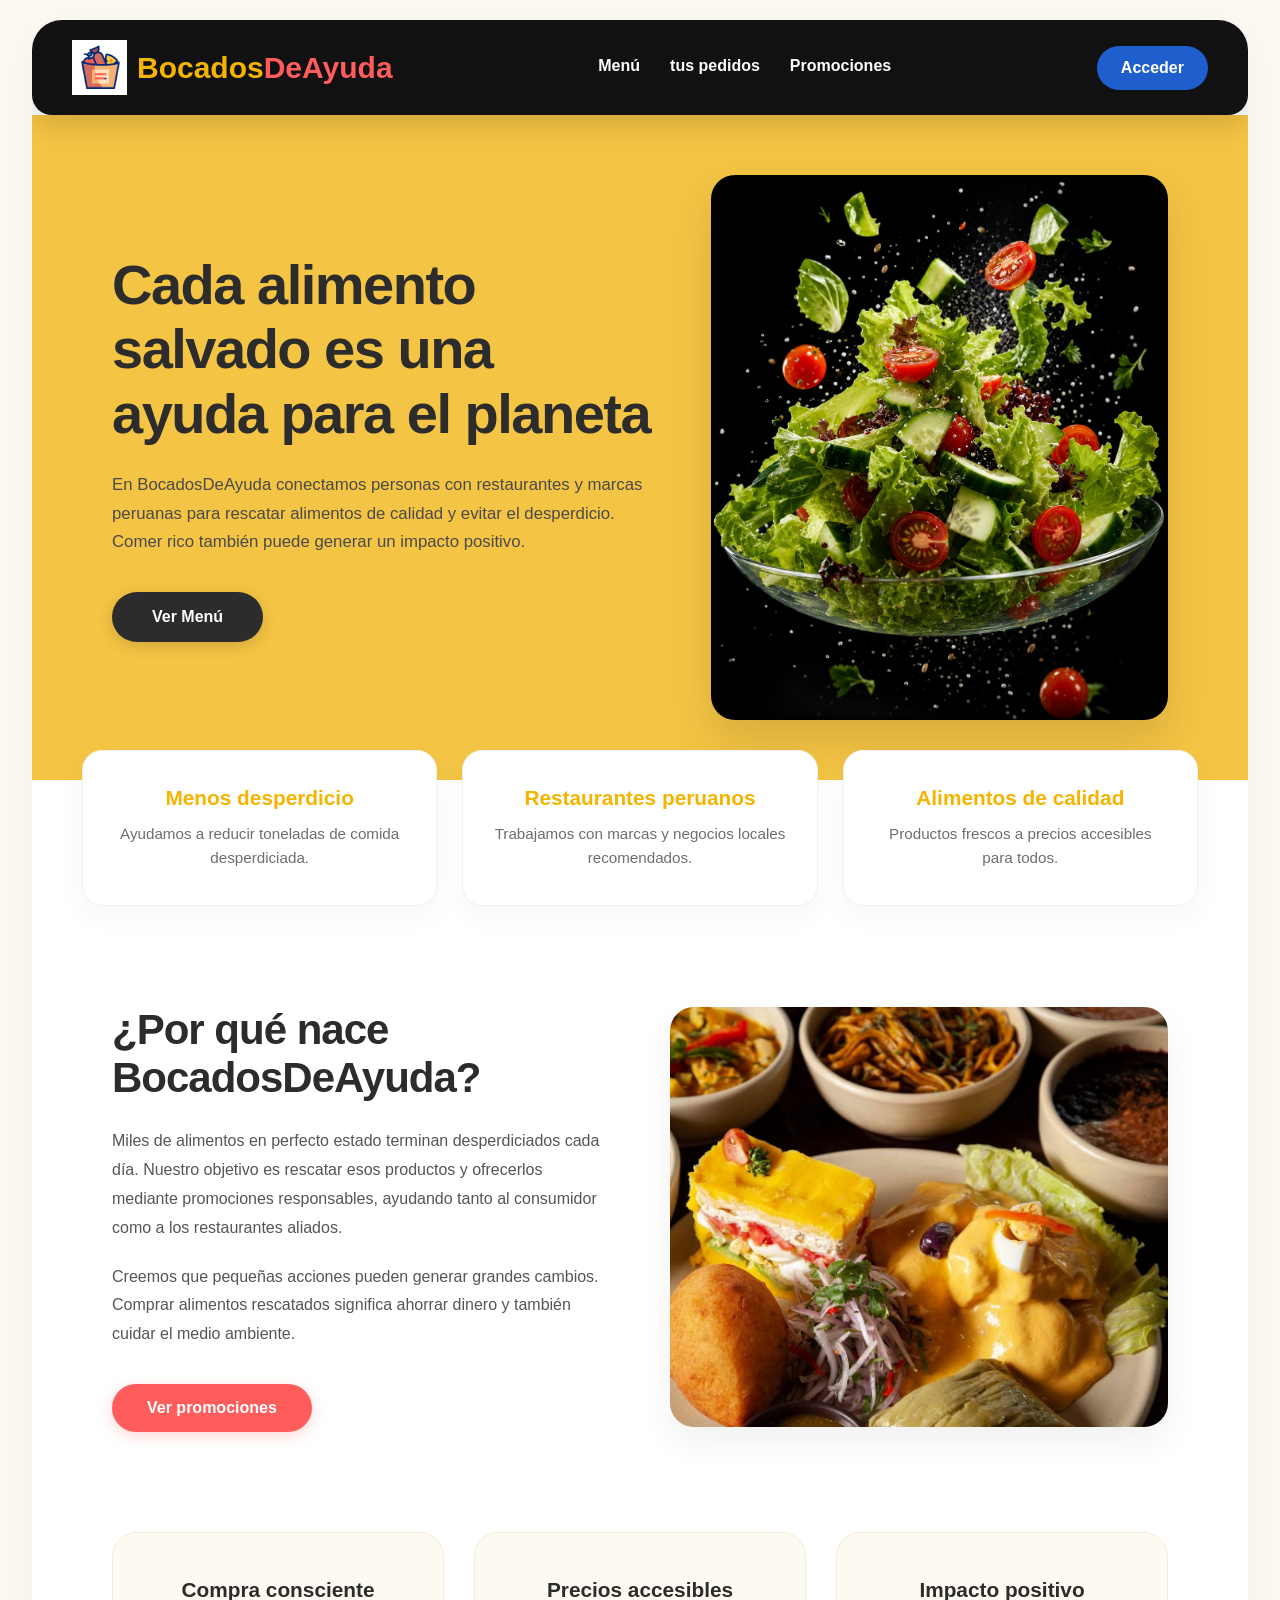
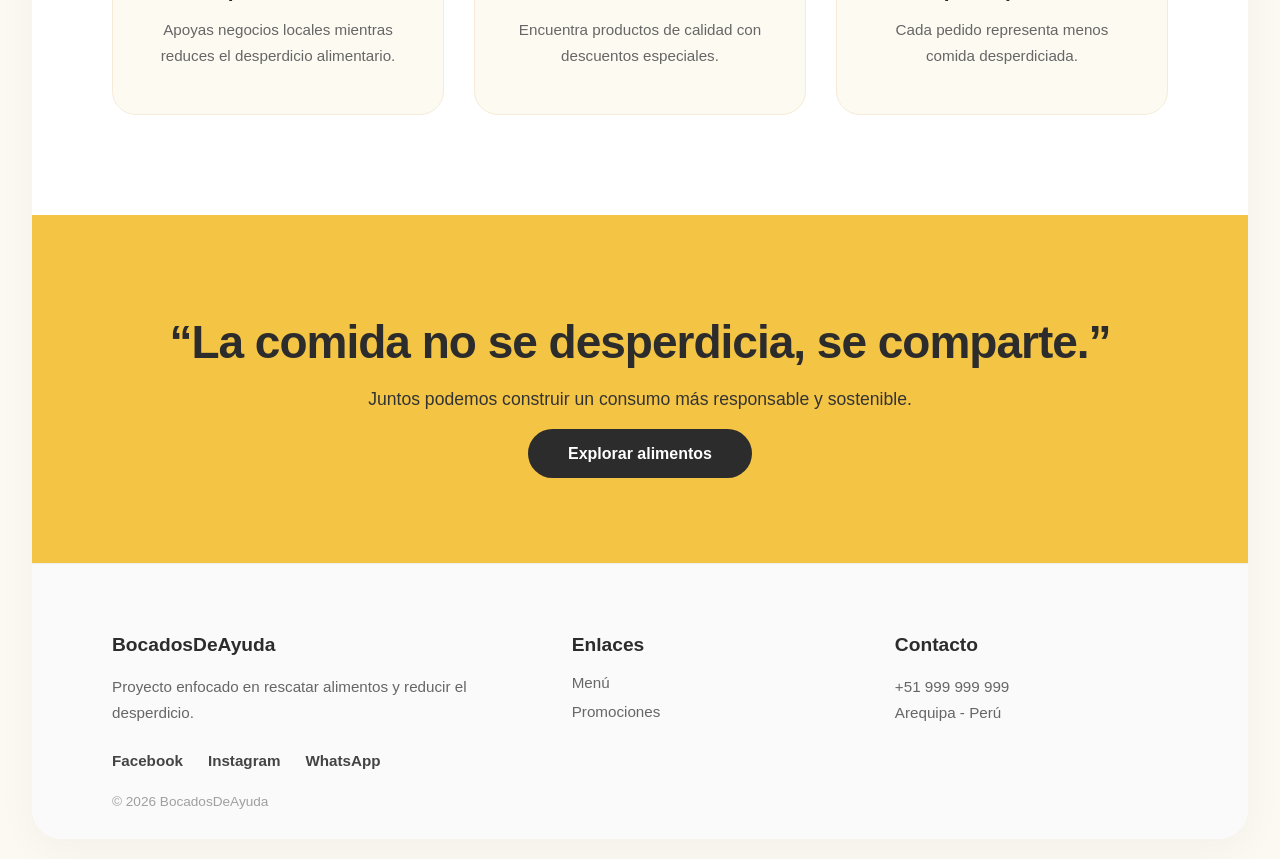
==== index.html @ 8922fa34 "versioon casi completa" ====
﻿

<!DOCTYPE html>
<html lang="es">

<head>
    <meta charset="UTF-8">
    <meta name="viewport" content="width=device-width, initial-scale=1.0">
    <title>BocadosDeAyuda</title>
    <link rel="shortcut icon" href="img/tienda-de-comestibles.gif" type="image/x-icon">
    <link rel="stylesheet" href="css/indexEstilo.css">
    <link rel="stylesheet" href="css/grid/grid-index.css">
    <link rel="stylesheet" href="assets/css/PantallaCarga.css">
    <link href="https://fonts.googleapis.com/css2?family=Poppins:wght@400;500;600;700&display=swap" rel="stylesheet">
    <link rel="stylesheet" href="assets/css/menu.css">
    <link rel="stylesheet" href="assets/css/auth.css">
</head>

<body>
    <!-- PANTALLA DE CARGA AVISAR SI MODIFICAN DIV -->
    <div class="pantalla_carga">
        <div class="contenido_carga">
            <p>Bienvenido a</p>
            <img src="img/tienda-de-comestibles.gif" alt="Logo">
            <h1>BocadosDeAyuda</h1>
        </div>
    </div>

    <div class="contenedor_principal">
        <!-- HEADER -->
        <header>
            <div class="contenedorMenuLogo">
                <a href="index.html" class="logo_link">
                    <div class="contenedor_logo">
                        <img src="img/tienda-de-comestibles.gif" alt="logo" width="55">
                        <h1>Bocados<span>DeAyuda</span></h1>
                    </div>
                </a>
            </div>
            <nav class="menu_navegacion">
                <a href="menu.html">Menú</a>
                <a href="pedidos.html">tus pedidos</a>
                <a href="promociones.html">Promociones</a>
            </nav>
        </header>

        <!-- HERO -->

        <section class="hero">
            <div class="hero_texto">
                <h2>
                    Cada alimento salvado es una ayuda para el planeta
                </h2>
                <p>
                    En BocadosDeAyuda conectamos personas con restaurantes y marcas
                    peruanas para rescatar alimentos de calidad y evitar el desperdicio.
                    Comer rico también puede generar un impacto positivo.
                </p>
                <div class="hero_botones">
                    <a href="menu.html" class="btn_principal">
                        Ver Menú
                    </a>

                </div>
            </div>

            <div class="hero_imagen">
                <img src="img/ensalada2.png" alt="Comida saludable">
            </div>
        </section>

        <!-- MENSAJES -->

        <section class="mensajes">

            <div class="mensaje">
                <h3>Menos desperdicio</h3>
                <p>
                    Ayudamos a reducir toneladas de comida desperdiciada.
                </p>
            </div>

            <div class="mensaje">
                <h3>Restaurantes peruanos</h3>
                <p>
                    Trabajamos con marcas y negocios locales recomendados.
                </p>
            </div>

            <div class="mensaje">
                <h3>Alimentos de calidad</h3>
                <p>
                    Productos frescos a precios accesibles para todos.
                </p>
            </div>

        </section>

        <!-- SOBRE NOSOTROS -->

        <section class="sobre_nosotros">

            <div class="sobre_texto">
                <h2>
                    ¿Por qué nace BocadosDeAyuda?
                </h2>
                <p>
                    Miles de alimentos en perfecto estado terminan desperdiciados cada día.
                    Nuestro objetivo es rescatar esos productos y ofrecerlos mediante
                    promociones responsables, ayudando tanto al consumidor como a los
                    restaurantes aliados.
                </p>
                <p>
                    Creemos que pequeñas acciones pueden generar grandes cambios.
                    Comprar alimentos rescatados significa ahorrar dinero y también
                    cuidar el medio ambiente.
                </p>
                <a href="promociones.html">
                    Ver promociones
                </a>
            </div>

            <div class="sobre_imagen">
                <img src="img/promos.jpg" alt="Comida">
            </div>

        </section>

        <!-- BENEFICIOS -->

        <section class="beneficios">

            <div class="card_beneficio">
                <h3>Compra consciente</h3>
                <p>
                    Apoyas negocios locales mientras reduces el desperdicio alimentario.
                </p>
            </div>

            <div class="card_beneficio">
                <h3>Precios accesibles</h3>
                <p>
                    Encuentra productos de calidad con descuentos especiales.
                </p>
            </div>

            <div class="card_beneficio">
                <h3>Impacto positivo</h3>
                <p>
                    Cada pedido representa menos comida desperdiciada.
                </p>
            </div>

        </section>

        <!-- FRASE -->

        <section class="frase">
            <h2>“La comida no se desperdicia, se comparte.”</h2>
            <p>Juntos podemos construir un consumo más responsable y sostenible.</p>
            <a href="menu.html">Explorar alimentos</a>
        </section>

        <!-- FOOTER -->

        <footer>

            <div class="footer_info">
                <div>
                    <h3>BocadosDeAyuda</h3>
                    <p>Proyecto enfocado en rescatar alimentos y reducir el desperdicio.
                    </p>
                </div>

                <div>
                    <h3>Enlaces</h3>
                    <a href="menu.html">Menú</a>
                    <a href="promociones.html">Promociones</a>
                </div>

                <div>
                    <h3>Contacto</h3>
                    <p>+51 999 999 999</p>
                    <p>Arequipa - Perú</p>
                </div>

            </div>

            <div class="redes">
                <a href="https://facebook.com" target="_blank">Facebook</a>
                <a href="https://instagram.com" target="_blank">Instagram</a>
                <a href="https://whatsapp.com" target="_blank">WhatsApp</a>

            </div>
            <p class="copy">
                © 2026 BocadosDeAyuda
            </p>

        </footer>

    </div>

    

    <script type="module" src="assets/js/site.js"></script>
</body>

</html>
---- css/indexEstilo.css ----
﻿/* ===== RESET ===== */
* {
    margin: 0;
    padding: 0;
    box-sizing: border-box;
    font-family: Arial, Helvetica, sans-serif;
}

body {
    background: #fcf8f2;
    /* Fondo crema muy sutil inspirado en la imagen */
    color: #2c2c2c;
    overflow-x: hidden;
}

/* ===== ANIMACIONES OPTIMIZADAS ===== */

/* Entrada suave con desenfoque progresivo */
@keyframes aparecerWeb {
    from {
        opacity: 0;
        transform: translateY(20px);
        filter: blur(10px);
    }

    to {
        opacity: 1;
        transform: translateY(0);
        filter: blur(0px);
    }
}

/* Desplazamiento lateral para el Hero */
@keyframes slideInLeft {
    from {
        opacity: 0;
        transform: translateX(-40px);
    }

    to {
        opacity: 1;
        transform: translateX(0);
    }
}

@keyframes slideInRight {
    from {
        opacity: 0;
        transform: translateX(40px);
    }

    to {
        opacity: 1;
        transform: translateX(0);
    }
}

/* Efecto flotante sutil para la imagen principal */
@keyframes flotarImagen {
    0% {
        transform: translateY(0px);
    }

    50% {
        transform: translateY(-12px);
    }

    100% {
        transform: translateY(0px);
    }
}


/* ===== CONTENEDOR PRINCIPAL ===== */
.contenedor_principal {
    width: 95%;
    max-width: 1450px;
    margin: 20px auto;
    background: #fff;
    border-radius: 30px;
    overflow: hidden;
    box-shadow: 0px 10px 40px rgba(0, 0, 0, 0.04);
    animation: aparecerWeb 1.2s cubic-bezier(0.25, 1, 0.5, 1) forwards;
}

.contenedorMenuLogo {
    display: flex;
    align-items: center;
    gap: 20px;
}
/* =========================================================== */
/* ===== HERO ===== */
.hero {
    background: #f4c444;
    /* Amarillo vibrante principal de la imagen de referencia */
    padding: 60px 80px;
    color: #2c2c2c;
}

.hero_texto {
    animation: slideInLeft 1s cubic-bezier(0.25, 1, 0.5, 1);
}

.hero_texto h2 {
    font-size: 56px;
    line-height: 1.15;
    margin-bottom: 25px;
    font-weight: 800;
    letter-spacing: -1.5px;
}

.hero_texto p {
    font-size: 1.05rem;
    color: #4a4a4a;
    line-height: 1.7;
    margin-bottom: 35px;
}

.btn_principal {
    display: inline-block;
    text-decoration: none;
    background: #2c2c2c;
    color: white;
    padding: 16px 40px;
    border-radius: 30px;
    font-weight: bold;
    transition: all 0.3s cubic-bezier(0.25, 0.8, 0.25, 1);
    box-shadow: 0 4px 15px rgba(0, 0, 0, 0.15);
}

.btn_principal:hover {
    transform: translateY(-3px);
    background: #000000;
    box-shadow: 0 8px 25px rgba(0, 0, 0, 0.3);
}

.hero_imagen {
    animation: slideInRight 1s cubic-bezier(0.25, 1, 0.5, 1);
}

.hero_imagen img {
    width: 100%;
    max-width: 480px;
    border-radius: 24px;
    box-shadow: 0 20px 45px rgba(0, 0, 0, 0.12);
    animation: flotarImagen 4.5s ease-in-out infinite;
}


/* ===== MENSAJES (MÓDULOS DE VALOR) ===== */
.mensajes {
    margin-top: -30px;
    padding: 0 50px;
    z-index: 5;
    position: relative;
}

.mensaje {
    background: #ffffff;
    padding: 35px 30px;
    border-radius: 20px;
    text-align: center;
    box-shadow: 0px 10px 30px rgba(0, 0, 0, 0.04);
    transition: all 0.3s cubic-bezier(0.25, 0.8, 0.25, 1);
    border: 1px solid #f0f0f0;
}

.mensaje:hover {
    transform: translateY(-6px);
    box-shadow: 0px 18px 35px rgba(0, 0, 0, 0.08);
}

.mensaje h3 {
    margin-bottom: 12px;
    color: #f5b400;
    font-size: 1.3rem;
    font-weight: 700;
}

.mensaje p {
    color: #6e6e6e;
    line-height: 1.6;
    font-size: 0.95rem;
}


/* ===== SOBRE NOSOTROS ===== */
.sobre_nosotros {
    padding: 100px 80px;
    background: #ffffff;
}

.sobre_texto h2 {
    font-size: 42px;
    font-weight: 800;
    margin-bottom: 25px;
    letter-spacing: -1px;
}

.sobre_texto p {
    color: #555;
    line-height: 1.8;
    margin-bottom: 20px;
    font-size: 1rem;
}

.sobre_texto a {
    display: inline-block;
    margin-top: 15px;
    text-decoration: none;
    background: #ff5c5c;
    /* Color coral din?mico alternativo */
    color: white;
    padding: 15px 35px;
    border-radius: 30px;
    font-weight: bold;
    transition: all 0.3s ease;
    box-shadow: 0 4px 15px rgba(255, 92, 92, 0.25);
}

.sobre_texto a:hover {
    transform: translateY(-3px);
    background: #e04b4b;
    box-shadow: 0 8px 25px rgba(255, 92, 92, 0.4);
}

.sobre_imagen img {
    width: 100%;
    max-height: 420px;
    object-fit: cover;
    border-radius: 24px;
    box-shadow: 0 15px 35px rgba(0, 0, 0, 0.06);
    transition: transform 0.5s ease;
}

.sobre_nosotros:hover .sobre_imagen img {
    transform: scale(1.02);
}


/* ===== BENEFICIOS ===== */
.beneficios {
    padding: 0 80px 100px;
}

.card_beneficio {
    background: #fdfaf2;
    padding: 45px 35px;
    border-radius: 24px;
    text-align: center;
    transition: all 0.3s ease;
    border: 1px solid #f5ebd6;
}

.card_beneficio:hover {
    transform: translateY(-5px);
    background: #ffffff;
    box-shadow: 0px 15px 35px rgba(245, 180, 0, 0.08);
    border-color: #f5b400;
}

.card_beneficio h3 {
    margin-bottom: 15px;
    color: #2c2c2c;
    font-size: 1.3rem;
}

.card_beneficio p {
    color: #666;
    line-height: 1.7;
    font-size: 0.95rem;
}


/* ===== FRASE METAS ===== */
.frase {
    background: #f4c444;
    text-align: center;
    padding: 100px 40px;
}

.frase h2 {
    font-size: 46px;
    font-weight: 800;
    margin-bottom: 20px;
    letter-spacing: -1px;
}

.frase p {
    color: #333;
    margin-bottom: 35px;
    font-size: 1.1rem;
}

.frase a {
    text-decoration: none;
    background: #2c2c2c;
    color: white;
    padding: 16px 40px;
    border-radius: 30px;
    font-weight: bold;
    transition: all 0.3s ease;
}

.frase a:hover {
    background: #000;
    transform: translateY(-2px);
}


/* ===== FOOTER ===== */
footer {
    background: #fafafa;
    padding: 70px 80px 30px;
    border-top: 1px solid #eeeeee;
}

.footer_info h3 {
    font-size: 1.2rem;
    margin-bottom: 18px;
    font-weight: 700;
}

.footer_info p {
    color: #666;
    line-height: 1.7;
    font-size: 0.95rem;
}

.footer_info a {
    display: block;
    margin-bottom: 12px;
    text-decoration: none;
    color: #666;
    font-size: 0.95rem;
    transition: color 0.2s ease, transform 0.2s ease;
}

.footer_info a:hover {
    color: #ff5c5c;
    transform: translateX(4px);
}

.redes {
    display: flex;
    gap: 25px;
    margin-top: 20px;
    margin-bottom: 25px;
}

.redes a {
    text-decoration: none;
    color: #444;
    font-weight: bold;
    font-size: 0.95rem;
    transition: color 0.2s ease, transform 0.2s ease;
}

.redes a:hover {
    color: #2b78f6;
    transform: translateY(-2px);
}

.copy {
    color: #a0a0a0;
    font-size: 0.85rem;
}
---- css/grid/grid-index.css ----
/* ===== GRID INDEX LAYOUT ===== */

/* --- Grid del Hero --- */
.hero {
    display: grid;
    grid-template-columns: 1.2fr 1fr;
    gap: 50px;
    align-items: center;
}

.hero_imagen {
    display: grid;
    justify-items: center;
}

/* --- Grid de Mensajes Cortos (Fila de 3) --- */
.mensajes {
    display: grid;
    grid-template-columns: repeat(3, 1fr);
    gap: 25px;
}

/* --- Grid de Sobre Nosotros --- */
.sobre_nosotros {
    display: grid;
    grid-template-columns: 1fr 1fr;
    gap: 60px;
    align-items: center;
}

/* --- Grid de Beneficios (Fila de 3) --- */
.beneficios {
    display: grid;
    grid-template-columns: repeat(3, 1fr);
    gap: 30px;
}

/* --- Grid del Footer --- */
.footer_info {
    display: grid;
    grid-template-columns: 1.5fr 1fr 1fr;
    gap: 50px;
}


/* ===== RESPONSIVE MEDIA QUERIES (GRID ADAPTATIVO) ===== */

@media (max-width: 1024px) {
    .hero {
        grid-template-columns: 1fr;
        text-align: center;
        padding: 50px 40px;
    }
    
    .hero_texto h2 {
        font-size: 42px;
    }

    .mensajes {
        grid-template-columns: 1fr;
        margin-top: 20px;
        padding: 0 40px;
    }

    .sobre_nosotros {
        grid-template-columns: 1fr;
        gap: 40px;
        padding: 60px 40px;
    }
    
    .sobre_imagen {
        grid-row: 1; /* Sube la imagen arriba del texto en móviles/tablets */
    }

    .beneficios {
        grid-template-columns: 1fr;
        padding: 0 40px 60px;
    }

    .footer_info {
        grid-template-columns: 1fr;
        gap: 30px;
    }
    
    footer {
        padding: 50px 40px 30px;
    }
}
---- assets/css/PantallaCarga.css ----
/* ===== PANTALLA DE CARGA ===== */

.pantalla_carga{
    position: fixed;
    top: 0;
    left: 0;

    width: 100%;
    height: 100vh;

    background: white;

    display: flex;
    justify-content: center;
    align-items: center;

    z-index: 9999;

    animation: desaparecer 1s forwards;
}

.contenido_carga{
    text-align: center;
}

.contenido_carga p{
    font-size: 28px;
    color: #555;
    margin-bottom: 20px;
}

.contenido_carga img{
    width: 120px;
    margin-bottom: 20px;

    animation: flotar 1.5s infinite ease-in-out;
}

.contenido_carga h1{
    font-size: 45px;
    color: #f5b400;
}


@keyframes desaparecer{

    0%{
        opacity: 1;
        visibility: visible;
    }

    80%{
        opacity: 1;
    }

    100%{
        opacity: 0;
        visibility: hidden;
    }
}

@keyframes flotar{

    0%{
        transform: translateY(0px);
    }

    50%{
        transform: translateY(-10px);
    }

    100%{
        transform: translateY(0px);
    }
}
---- assets/css/menu.css ----
header,
.header_principal {
    background: #111;
    padding: 20px 40px;
    border-radius: 20px;
    display: flex;
    justify-content: space-between;
    align-items: center;
    box-shadow: 0 10px 30px rgba(0, 0, 0, 0.15);
    position: relative;
}

.logo_link {
    text-decoration: none;
    color: inherit;
    transition: transform 0.3s ease;
}

.logo_link:hover {
    transform: scale(1.03);
}

.contenedor_logo {
    display: flex;
    align-items: center;
    gap: 10px;
}

.contenedor_logo h1 {
    color: #f5b400;
    font-size: 30px;
    font-weight: 800;
}

.contenedor_logo span {
    color: #ff5c5c;
}

.menu_principal,
.menu_navegacion {
    display: flex;
    gap: 30px;
}

.menu_principal a,
.menu_navegacion a {
    text-decoration: none;
    color: white;
    font-weight: bold;
    position: relative;
    padding-bottom: 4px;
    transition: color 0.3s ease, transform 0.3s ease;
}

.menu_principal a::after,
.menu_navegacion a::after {
    content: '';
    position: absolute;
    width: 100%;
    transform: scaleX(0);
    height: 2px;
    bottom: 0;
    left: 0;
    background-color: #f5b400;
    transform-origin: bottom right;
    transition: transform 0.25s ease-out;
}

.menu_principal a:hover,
.menu_principal a.active,
.menu_navegacion a:hover,
.menu_navegacion a.active {
    color: #f5b400;
    border-bottom: 0;
    transform: translateY(-1px);
}

.menu_principal a:hover::after,
.menu_principal a.active::after,
.menu_navegacion a:hover::after,
.menu_navegacion a.active::after {
    transform: scaleX(1);
    transform-origin: bottom left;
}

.menu-toggle {
    display: none !important;
    width: 44px;
    height: 44px;
    border: 0;
    border-radius: 14px;
    background: #f5b400;
    cursor: pointer;
    align-items: center;
    justify-content: center;
    flex-direction: column;
    gap: 5px;
    box-shadow: 0 8px 18px rgba(245, 180, 0, .25);
}

.menu-toggle span {
    display: block;
    width: 22px;
    height: 3px;
    border-radius: 99px;
    background: #222;
}

.mobile-menu {
    display: none !important;
}

@media (max-width: 760px) {
    header,
    .header_principal {
        padding: 16px 18px !important;
        gap: 12px;
        min-height: 76px;
        flex-direction: row !important;
        flex-wrap: nowrap;
        justify-content: space-between;
    }

    .menu_principal,
    .menu_navegacion {
        display: none !important;
    }

    .menu-toggle {
        display: flex !important;
        order: 10;
        margin-left: auto;
    }

    .mobile-menu {
        display: flex !important;
        position: absolute;
        top: calc(100% + 8px);
        right: 0;
        width: min(280px, calc(100vw - 32px));
        flex-direction: column;
        gap: 6px;
        background: #fff;
        border-radius: 18px;
        padding: 14px;
        box-shadow: 0 18px 42px rgba(0, 0, 0, .18);
        z-index: 1000;
        opacity: 0;
        pointer-events: none;
        transform: translateY(-8px);
        transition: .2s ease;
    }

    .menu-movil-abierto .mobile-menu {
        opacity: 1;
        pointer-events: auto;
        transform: translateY(0);
    }

    .mobile-menu a {
        color: #222;
        text-decoration: none;
        font-weight: 800;
        padding: 13px 14px;
        border-radius: 12px;
    }

    .mobile-menu a:hover {
        background: #fff2c8;
    }

    .contenedor_logo h1 {
        font-size: clamp(18px, 5vw, 24px) !important;
    }
}
---- assets/css/auth.css ----
@keyframes authGlow {
    0%, 100% {
        box-shadow: 0 8px 18px rgba(31, 95, 205, 0.22);
    }
    50% {
        box-shadow: 0 12px 26px rgba(245, 180, 0, 0.32);
    }
}

@keyframes authEnter {
    from {
        opacity: 0;
        transform: translateY(-8px) scale(0.96);
    }
    to {
        opacity: 1;
        transform: translateY(0) scale(1);
    }
}

.site-auth {
    display: flex;
    align-items: center;
    position: relative;
    z-index: 20;
}

.site-auth .btn_login {
    display: inline-flex;
    align-items: center;
    justify-content: center;
    text-decoration: none;
    background: #1f5fcd;
    color: #fff;
    min-height: 44px;
    padding: 11px 24px;
    border-radius: 24px;
    font-weight: 700;
    overflow: hidden;
    position: relative;
    animation: authEnter 0.45s ease both, authGlow 2.8s ease-in-out infinite;
    transition: transform 0.25s ease, background 0.25s ease;
}

.site-auth .btn_login::after {
    content: "";
    position: absolute;
    inset: 0;
    background: linear-gradient(120deg, transparent 20%, rgba(255, 255, 255, 0.38), transparent 80%);
    transform: translateX(-120%);
    transition: transform 0.45s ease;
}

.site-auth .btn_login:hover {
    background: #174faf;
    transform: translateY(-2px) scale(1.03);
}

.site-auth .btn_login:hover::after {
    transform: translateX(120%);
}

.site-auth .btn_login:active {
    transform: scale(0.96);
}

.site-auth .usuario_logueado {
    border: 0;
    background: #1f5fcd;
    cursor: pointer;
    color: #fff;
    padding: 10px 18px;
    border-radius: 24px;
    display: flex;
    font-weight: 700;
    animation: authEnter 0.45s ease both, authGlow 3s ease-in-out infinite;
    transition: transform 0.25s ease, background 0.25s ease;
}

.site-auth .usuario_logueado:hover,
.site-auth .usuario_logueado[aria-expanded="true"] {
    background: #174faf;
    transform: translateY(-2px);
}

.site-auth .usuario_logueado:active {
    transform: scale(0.96);
}

.site-auth .usuario_logueado span {
    display: flex;
    align-items: center;
    gap: 10px;
}

.site-auth .usuario_logueado p {
    max-width: 120px;
    overflow: hidden;
    text-overflow: ellipsis;
    white-space: nowrap;
}

.site-auth #avatarIcon {
    width: 30px;
    height: 30px;
}

.site-auth #avatarAbajo {
    width: 16px;
    height: 16px;
    transition: transform 0.25s ease;
}

.site-auth .usuario_logueado[aria-expanded="true"] #avatarAbajo {
    transform: rotate(180deg);
}

.site-auth .menuDesplegable {
    position: absolute;
    top: calc(100% + 12px);
    right: 0;
    width: 190px;
    border-radius: 18px;
    background: #fff;
    padding: 12px;
    z-index: 2000;
    box-shadow: 0 14px 35px rgba(0, 0, 0, .16);
    animation: authEnter 0.22s ease both;
}

.site-auth .menuDesplegable[hidden] {
    display: none;
}

.site-auth .MenuPerfil {
    display: flex;
    align-items: center;
    gap: 12px;
    padding: 10px 12px;
    border-radius: 12px;
}

.site-auth .MenuPerfil:hover {
    background: #fff7df;
}

.site-auth .MenuPerfil a {
    color: #222;
    text-decoration: none;
    font-weight: 700;
}

@media (max-width: 760px) {
    .site-auth {
        order: 9;
    }

    .site-auth .btn_login {
        display: none;
    }

    .site-auth .usuario_logueado {
        padding: 8px;
        border-radius: 50%;
    }

    .site-auth .usuario_logueado p,
    .site-auth #avatarAbajo {
        display: none;
    }
}
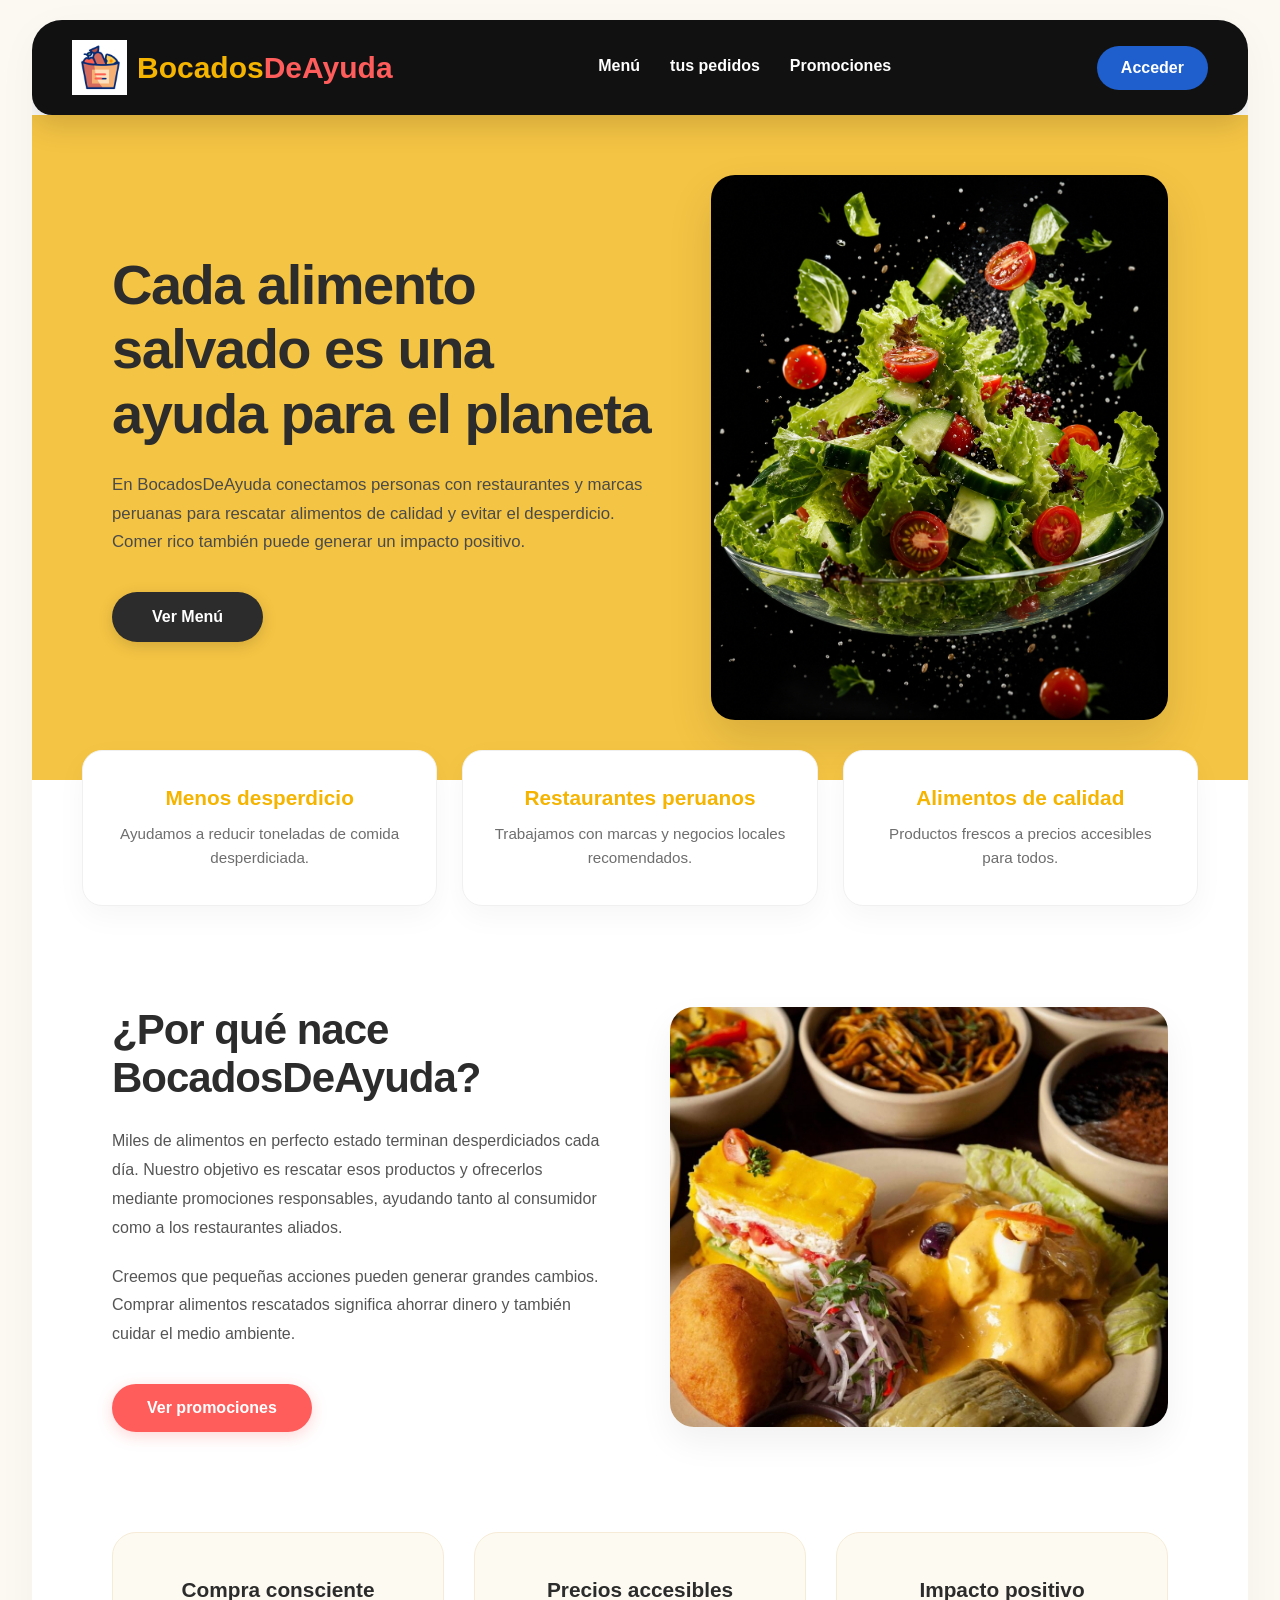
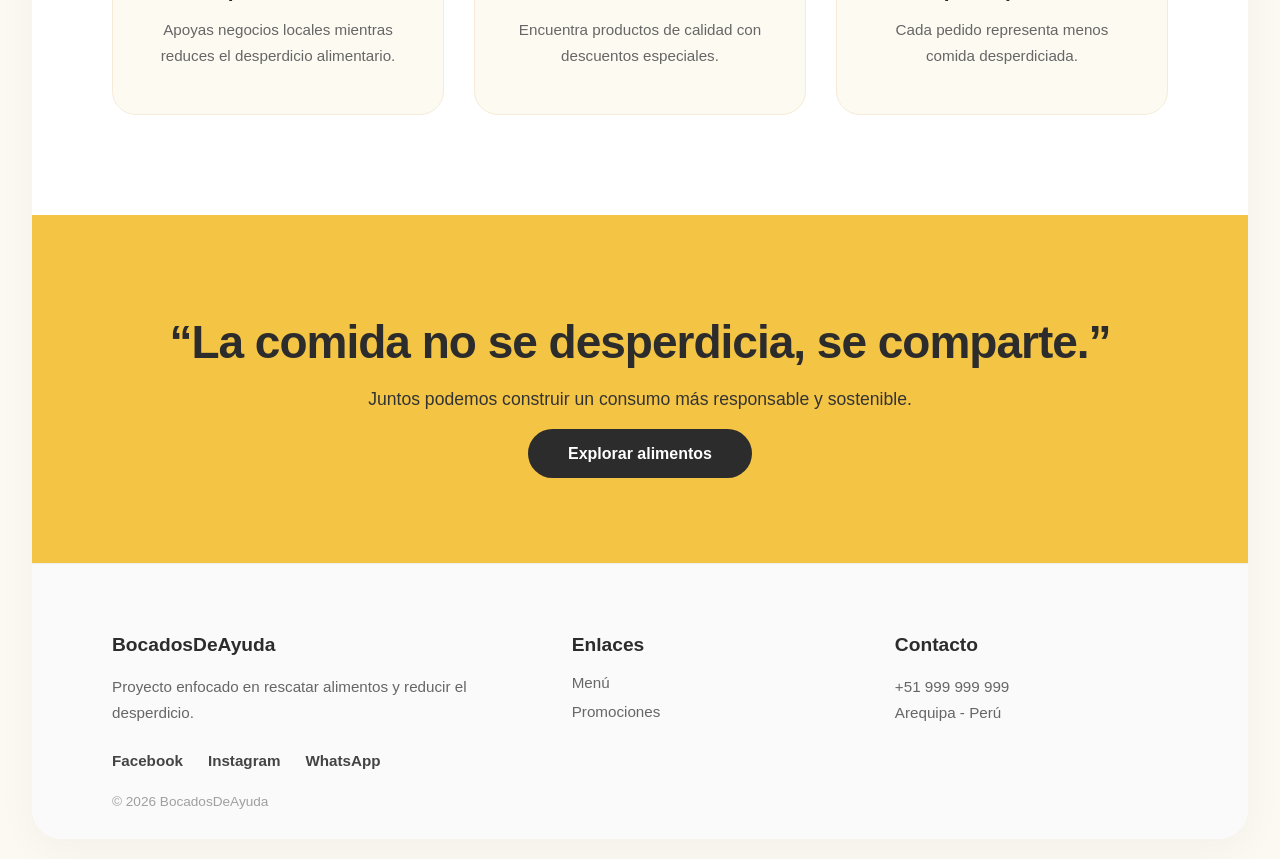
==== commit ed5a54e7: "casi completo" ====
--- a/index.html
+++ b/index.html
@@ -6,6 +6,9 @@
 <head>
     <meta charset="UTF-8">
     <meta name="viewport" content="width=device-width, initial-scale=1.0">
+    <meta http-equiv="Cache-Control" content="no-store">
+    <meta http-equiv="Pragma" content="no-cache">
+    <meta http-equiv="Expires" content="0">
     <title>BocadosDeAyuda</title>
     <link rel="shortcut icon" href="img/tienda-de-comestibles.gif" type="image/x-icon">
     <link rel="stylesheet" href="css/indexEstilo.css">
@@ -202,7 +205,7 @@
 
     
 
-    <script type="module" src="assets/js/site.js"></script>
+    <script type="module" src="assets/js/site.js?v=4"></script>
 </body>
 
 </html>
--- a/css/indexEstilo.css
+++ b/css/indexEstilo.css
@@ -1,4 +1,4 @@
-﻿/* ===== RESET ===== */
+﻿
 * {
     margin: 0;
     padding: 0;
@@ -209,7 +209,6 @@
     margin-top: 15px;
     text-decoration: none;
     background: #ff5c5c;
-    /* Color coral din?mico alternativo */
     color: white;
     padding: 15px 35px;
     border-radius: 30px;
--- a/assets/css/menu.css
+++ b/assets/css/menu.css
@@ -1,3 +1,25 @@
+@keyframes entradaMenuCompartido {
+    from {
+        opacity: 0;
+        transform: translateY(-14px);
+    }
+    to {
+        opacity: 1;
+        transform: translateY(0);
+    }
+}
+
+@keyframes entradaEnlacesMenu {
+    from {
+        opacity: 0;
+        transform: translateY(-8px);
+    }
+    to {
+        opacity: 1;
+        transform: translateY(0);
+    }
+}
+
 header,
 .header_principal {
     background: #111;
@@ -8,6 +30,7 @@
     align-items: center;
     box-shadow: 0 10px 30px rgba(0, 0, 0, 0.15);
     position: relative;
+    animation: entradaMenuCompartido 0.55s ease both;
 }
 
 .logo_link {
@@ -49,6 +72,7 @@
     font-weight: bold;
     position: relative;
     padding-bottom: 4px;
+    animation: entradaEnlacesMenu 0.45s ease both;
     transition: color 0.3s ease, transform 0.3s ease;
 }
 
@@ -144,7 +168,7 @@
         border-radius: 18px;
         padding: 14px;
         box-shadow: 0 18px 42px rgba(0, 0, 0, .18);
-        z-index: 1000;
+        z-index: 4000;
         opacity: 0;
         pointer-events: none;
         transform: translateY(-8px);
@@ -173,3 +197,17 @@
         font-size: clamp(18px, 5vw, 24px) !important;
     }
 }
+
+
+
+/* Mantiene el menu movil por encima del contenido */
+header,
+.header_principal {
+    z-index: 3000;
+}
+
+@media (max-width: 760px) {
+    .mobile-menu {
+        z-index: 4000;
+    }
+}
--- a/assets/css/auth.css
+++ b/assets/css/auth.css
@@ -150,6 +150,28 @@
     font-weight: 700;
 }
 
+.btn_guardar_admin {
+    border: none;
+    background: #7ccf39;
+    color: #fff;
+    padding: 12px 18px;
+    border-radius: 16px;
+    cursor: pointer;
+    font-weight: 800;
+}
+
+.aviso_admin_guardado {
+    position: fixed;
+    top: 22px;
+    right: 22px;
+    z-index: 100001;
+    background: #222;
+    color: #fff;
+    padding: 14px 18px;
+    border-radius: 14px;
+    box-shadow: 0 10px 24px rgba(0, 0, 0, .18);
+}
+
 @media (max-width: 760px) {
     .site-auth {
         order: 9;
@@ -165,7 +187,8 @@
     }
 
     .site-auth .usuario_logueado p,
-    .site-auth #avatarAbajo {
+    .site-auth #avatarAbajo,
+    .btn_guardar_admin {
         display: none;
     }
 }
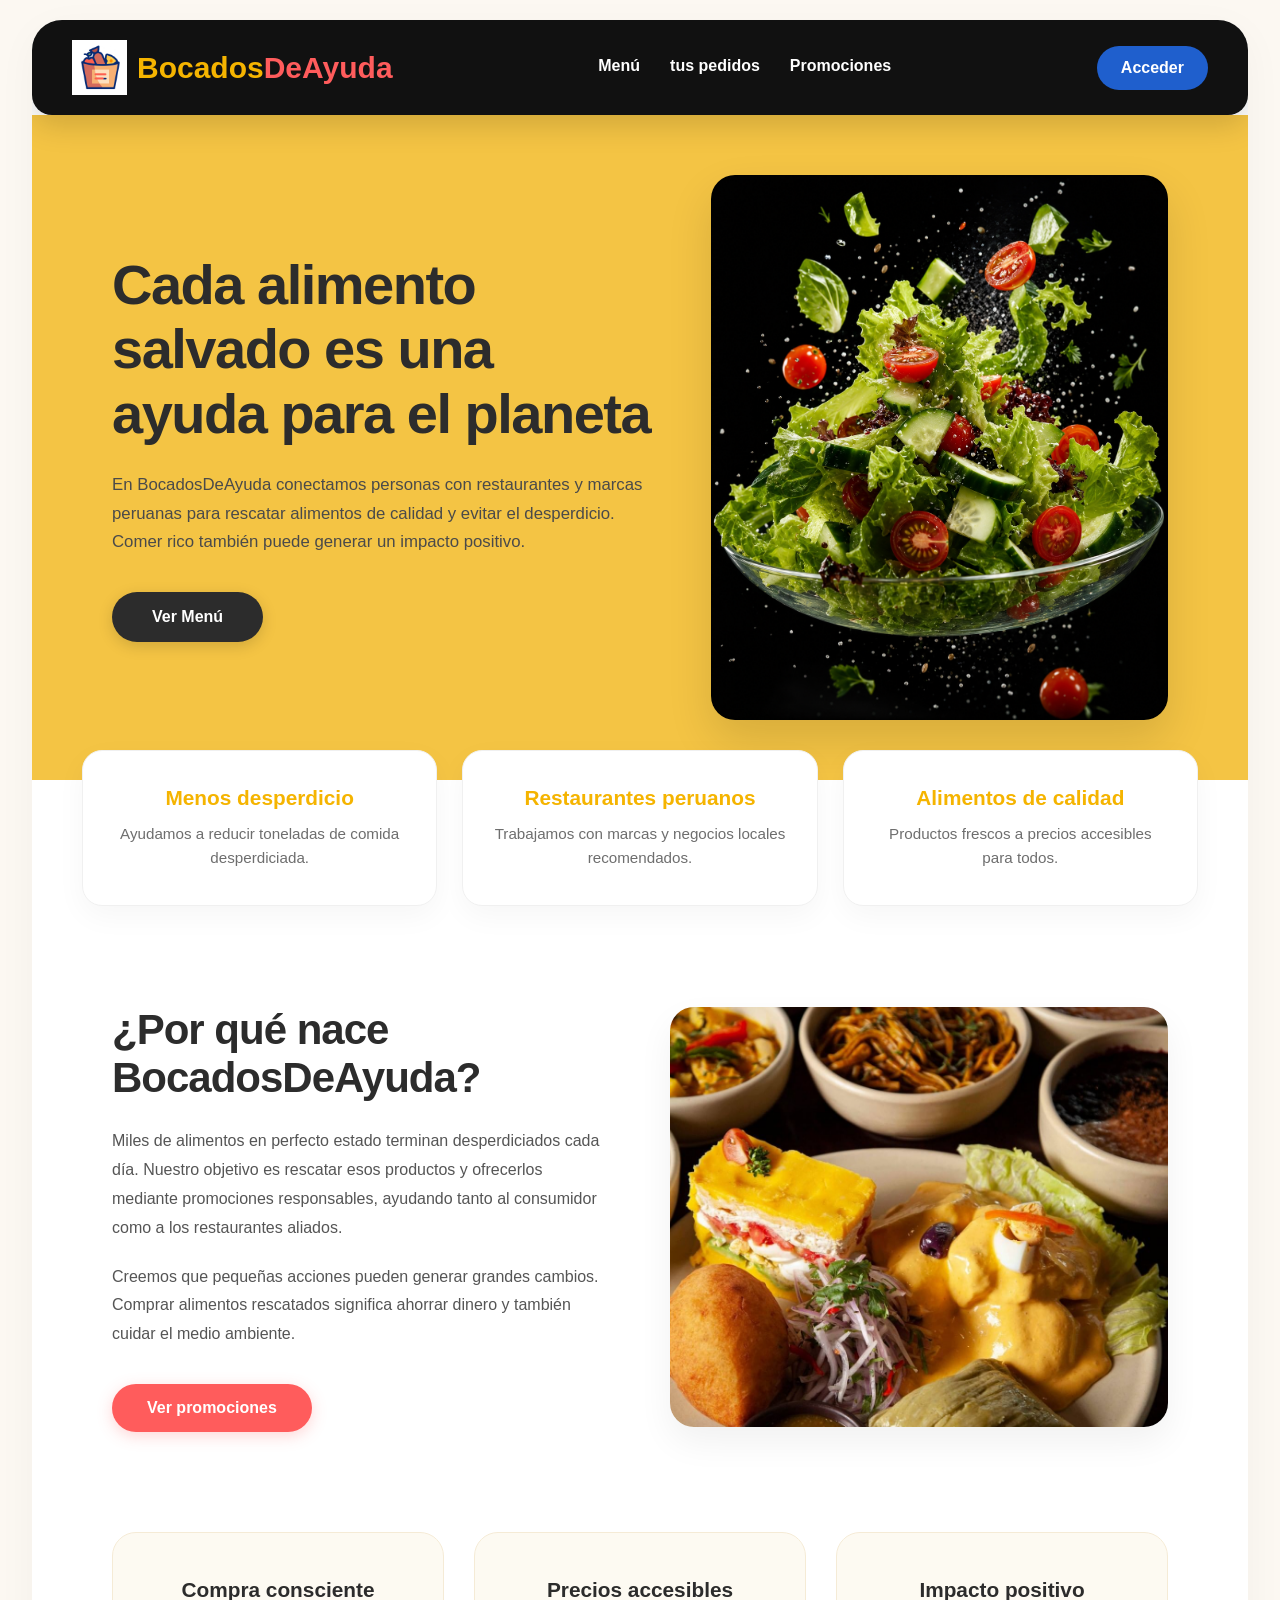
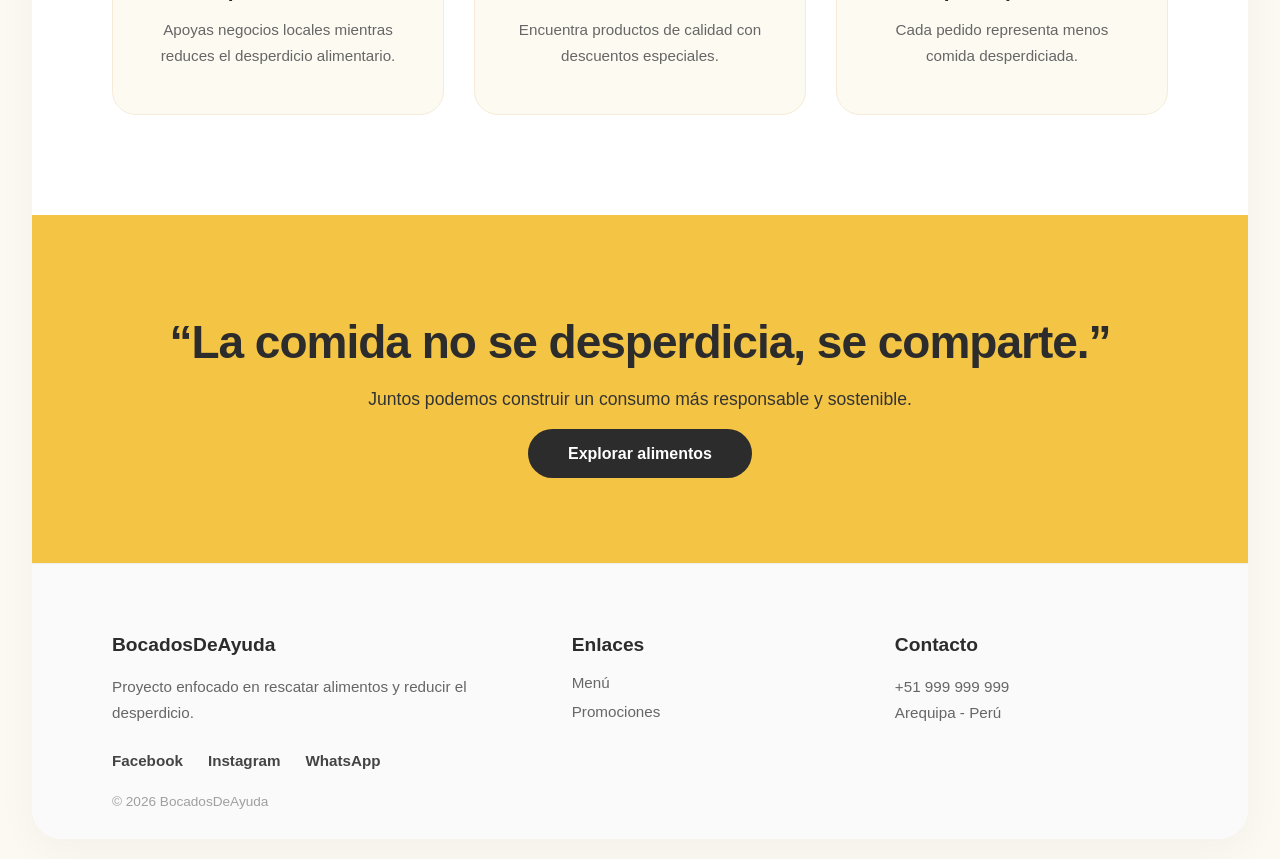
==== commit 99c775e9: "completoV1" ====
--- a/index.html
+++ b/index.html
@@ -205,7 +205,7 @@
 
     
 
-    <script type="module" src="assets/js/site.js?v=4"></script>
+    <script type="module" src="assets/js/site.js?v=5"></script>
 </body>
 
 </html>
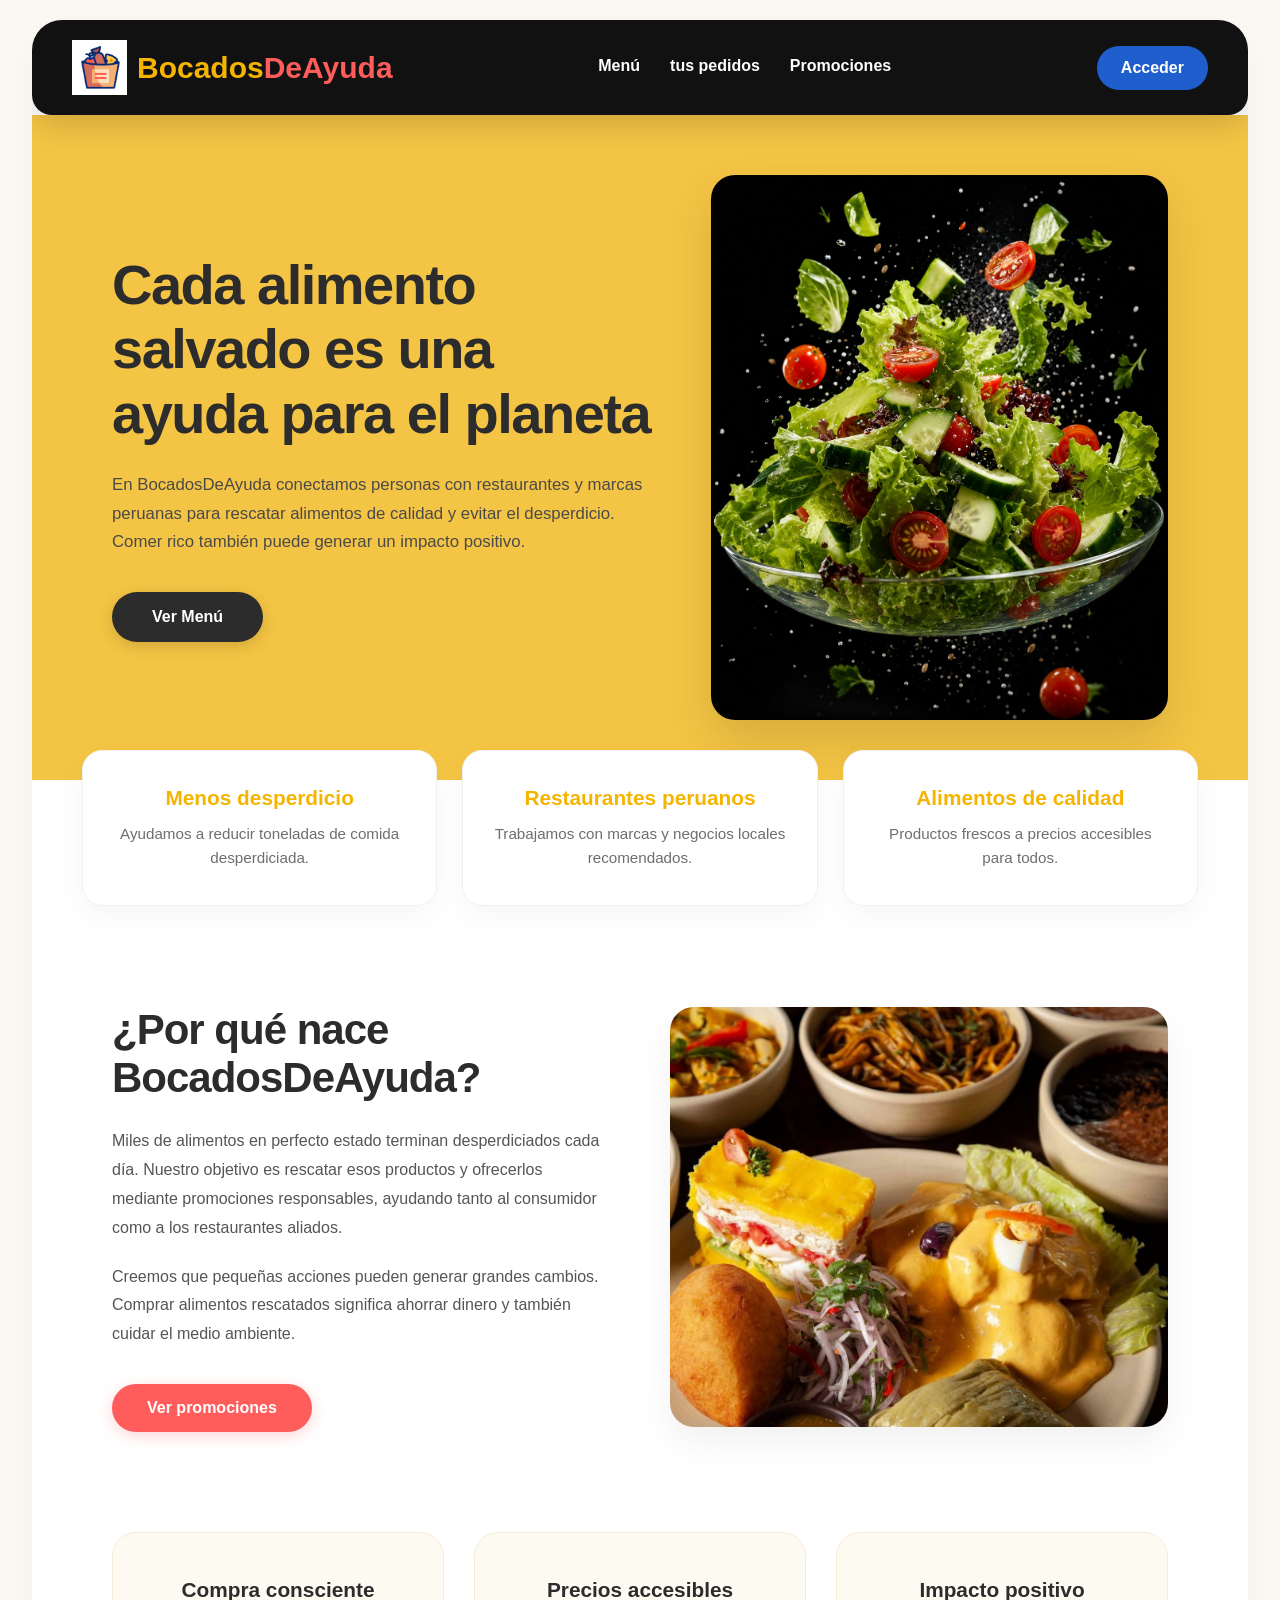
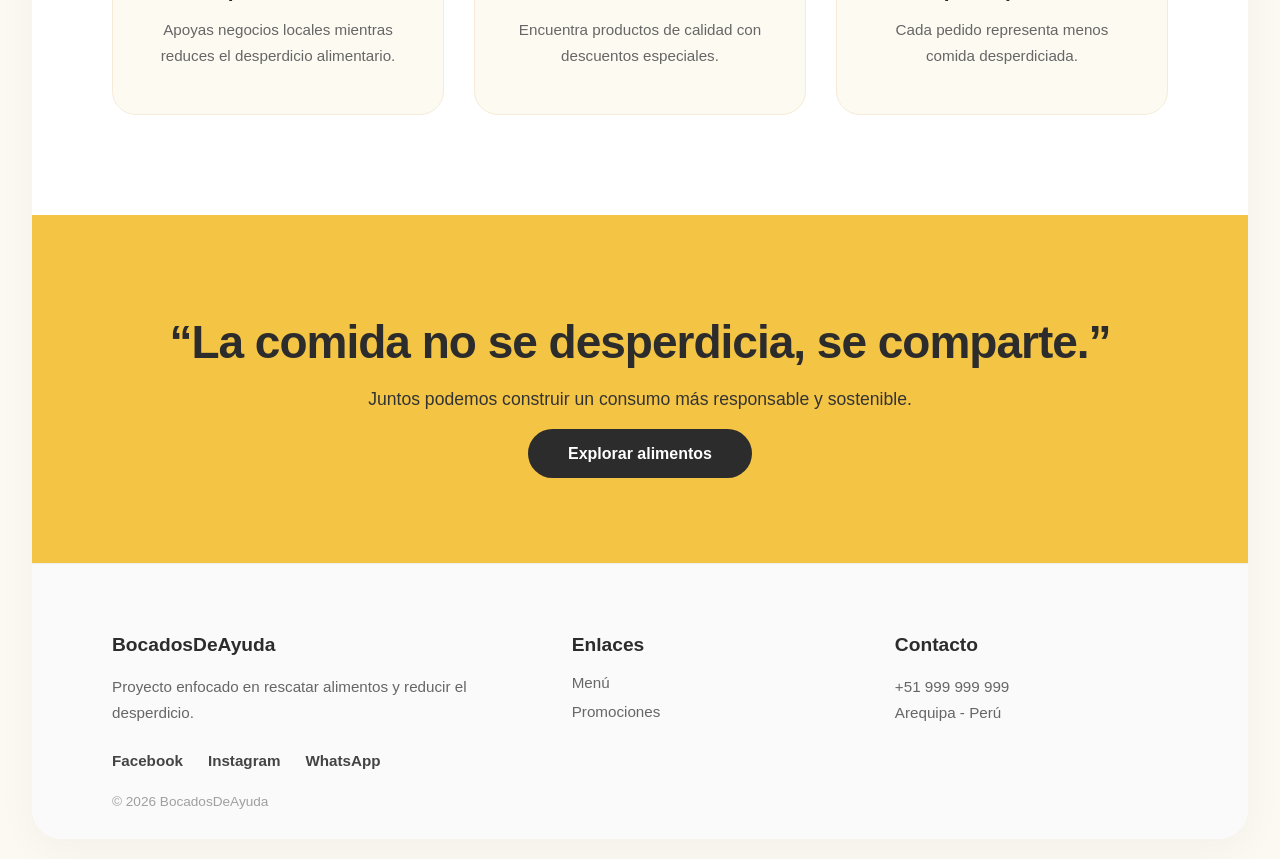
==== commit ab9a7844: "arreglos" ====
--- a/index.html
+++ b/index.html
@@ -205,7 +205,7 @@
 
     
 
-    <script type="module" src="assets/js/site.js?v=5"></script>
+    <script type="module" src="assets/js/site.js?v=6"></script>
 </body>
 
 </html>
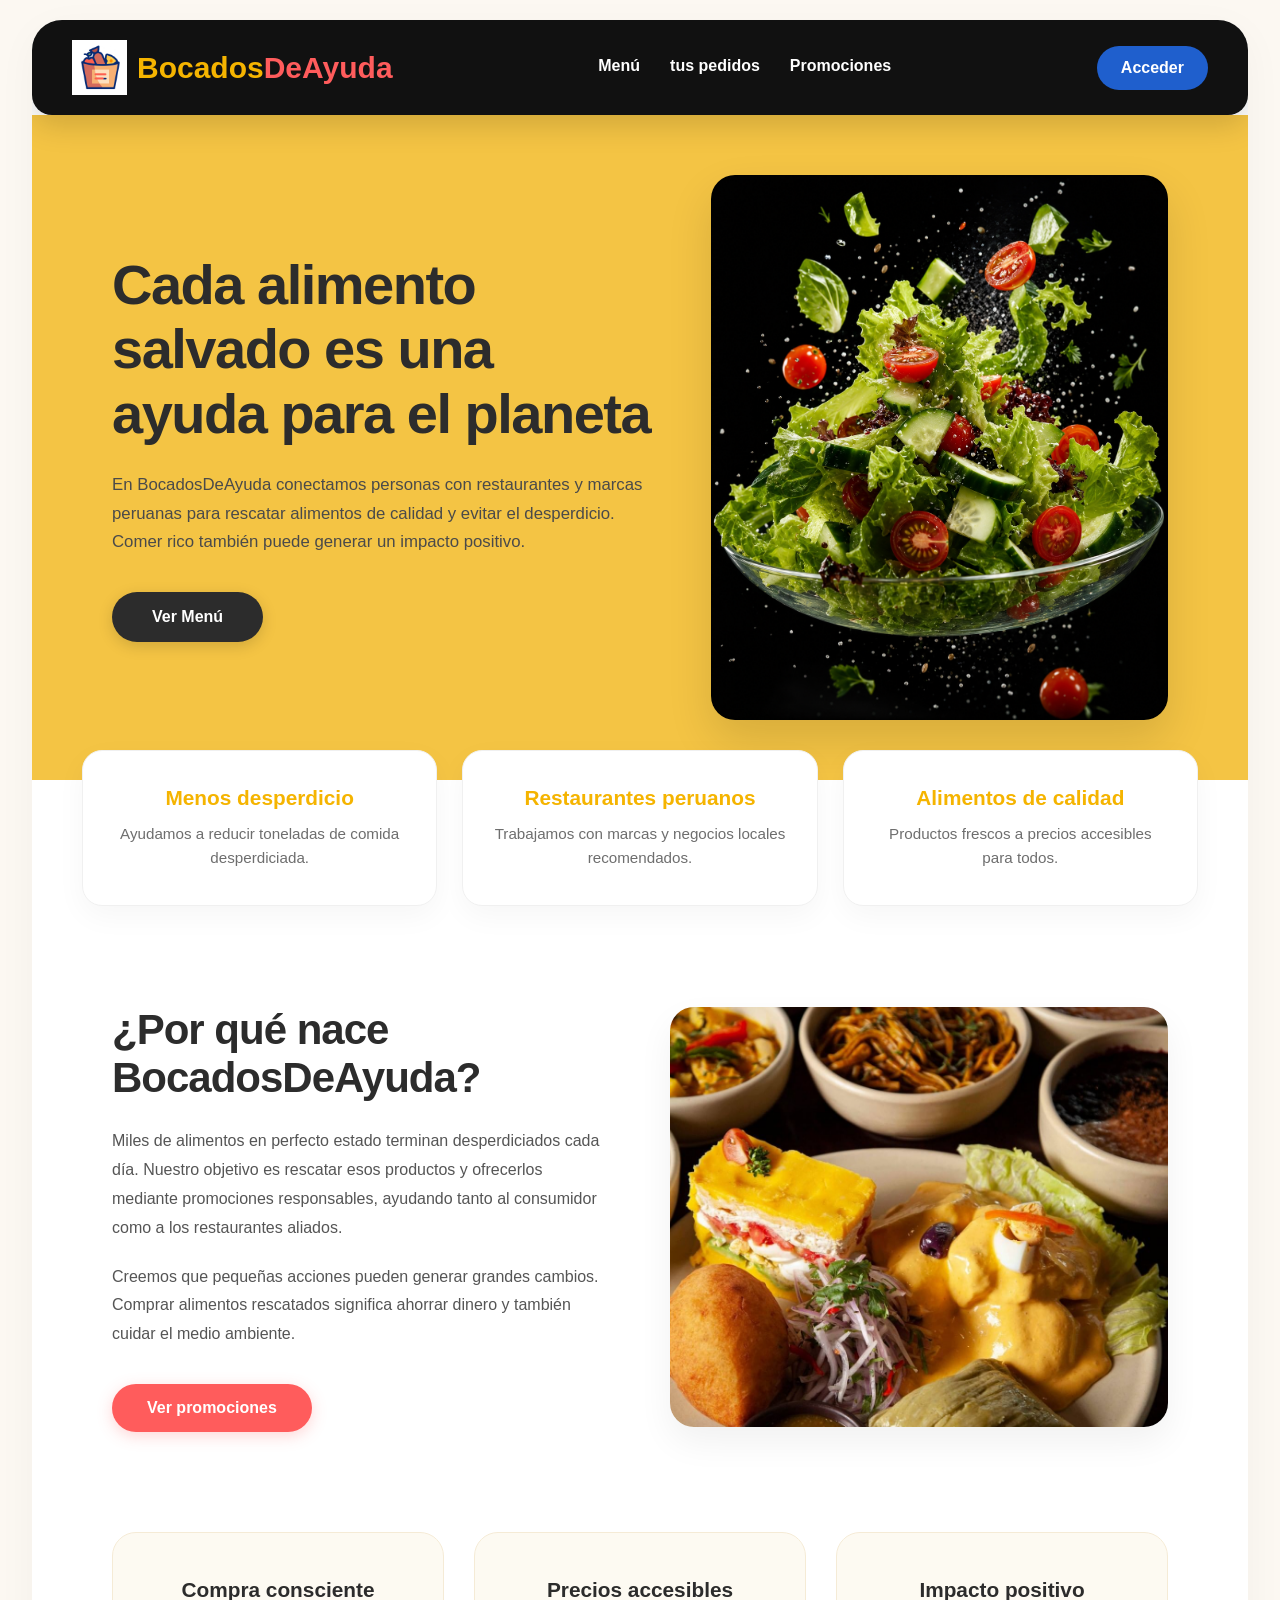
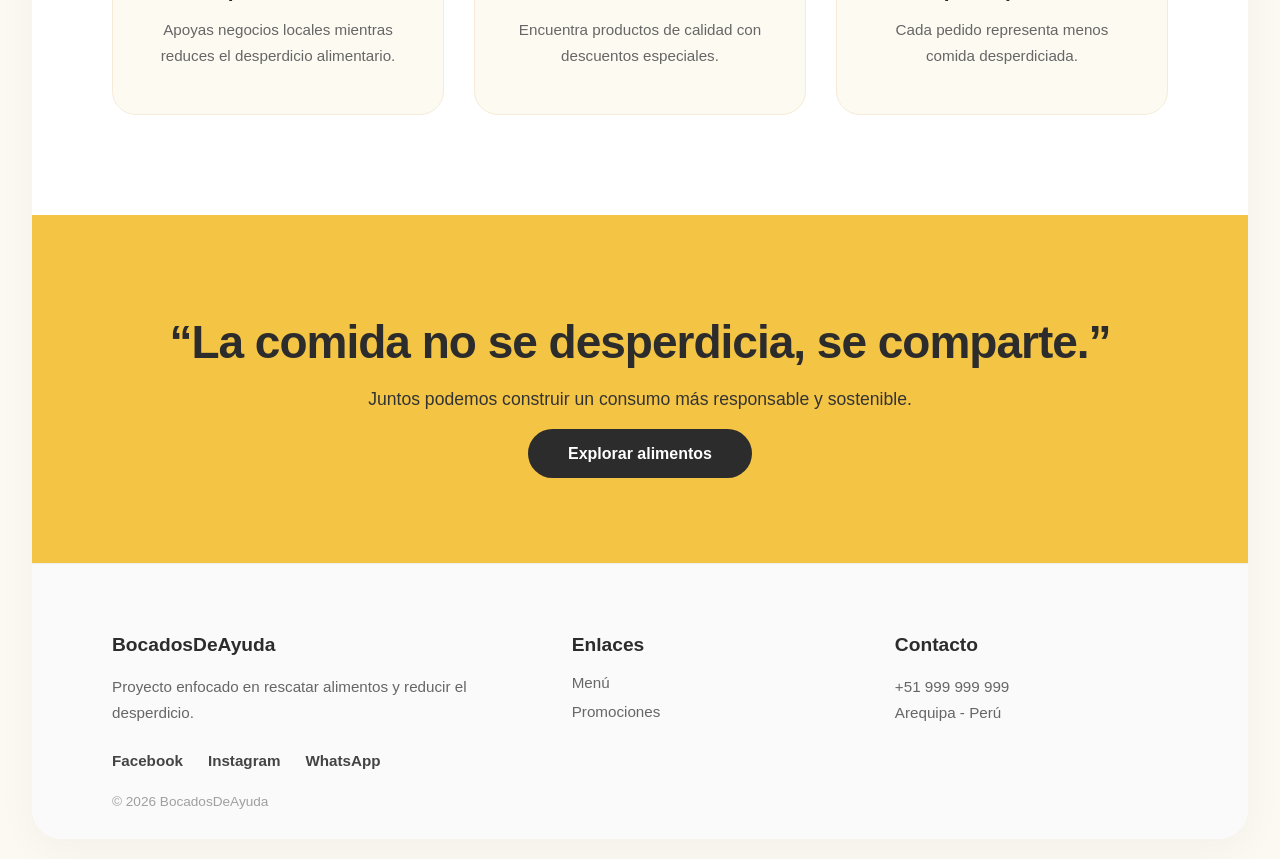
==== commit f6a32b37: "mejora de estructura" ====
--- a/index.html
+++ b/index.html
@@ -11,8 +11,8 @@
     <meta http-equiv="Expires" content="0">
     <title>BocadosDeAyuda</title>
     <link rel="shortcut icon" href="img/tienda-de-comestibles.gif" type="image/x-icon">
-    <link rel="stylesheet" href="css/indexEstilo.css">
-    <link rel="stylesheet" href="css/grid/grid-index.css">
+    <link rel="stylesheet" href="assets/css/pages/indexEstilo.css">
+    <link rel="stylesheet" href="assets/css/layout/grid-index.css">
     <link rel="stylesheet" href="assets/css/PantallaCarga.css">
     <link href="https://fonts.googleapis.com/css2?family=Poppins:wght@400;500;600;700&display=swap" rel="stylesheet">
     <link rel="stylesheet" href="assets/css/menu.css">
--- a/assets/css/pages/indexEstilo.css
+++ b/assets/css/pages/indexEstilo.css
@@ -0,0 +1,366 @@
+﻿
+* {
+    margin: 0;
+    padding: 0;
+    box-sizing: border-box;
+    font-family: Arial, Helvetica, sans-serif;
+}
+
+body {
+    background: #fcf8f2;
+    /* Fondo crema muy sutil inspirado en la imagen */
+    color: #2c2c2c;
+    overflow-x: hidden;
+}
+
+/* ===== ANIMACIONES OPTIMIZADAS ===== */
+
+/* Entrada suave con desenfoque progresivo */
+@keyframes aparecerWeb {
+    from {
+        opacity: 0;
+        transform: translateY(20px);
+        filter: blur(10px);
+    }
+
+    to {
+        opacity: 1;
+        transform: translateY(0);
+        filter: blur(0px);
+    }
+}
+
+/* Desplazamiento lateral para el Hero */
+@keyframes slideInLeft {
+    from {
+        opacity: 0;
+        transform: translateX(-40px);
+    }
+
+    to {
+        opacity: 1;
+        transform: translateX(0);
+    }
+}
+
+@keyframes slideInRight {
+    from {
+        opacity: 0;
+        transform: translateX(40px);
+    }
+
+    to {
+        opacity: 1;
+        transform: translateX(0);
+    }
+}
+
+/* Efecto flotante sutil para la imagen principal */
+@keyframes flotarImagen {
+    0% {
+        transform: translateY(0px);
+    }
+
+    50% {
+        transform: translateY(-12px);
+    }
+
+    100% {
+        transform: translateY(0px);
+    }
+}
+
+
+/* ===== CONTENEDOR PRINCIPAL ===== */
+.contenedor_principal {
+    width: 95%;
+    max-width: 1450px;
+    margin: 20px auto;
+    background: #fff;
+    border-radius: 30px;
+    overflow: hidden;
+    box-shadow: 0px 10px 40px rgba(0, 0, 0, 0.04);
+    animation: aparecerWeb 1.2s cubic-bezier(0.25, 1, 0.5, 1) forwards;
+}
+
+.contenedorMenuLogo {
+    display: flex;
+    align-items: center;
+    gap: 20px;
+}
+/* =========================================================== */
+/* ===== HERO ===== */
+.hero {
+    background: #f4c444;
+    /* Amarillo vibrante principal de la imagen de referencia */
+    padding: 60px 80px;
+    color: #2c2c2c;
+}
+
+.hero_texto {
+    animation: slideInLeft 1s cubic-bezier(0.25, 1, 0.5, 1);
+}
+
+.hero_texto h2 {
+    font-size: 56px;
+    line-height: 1.15;
+    margin-bottom: 25px;
+    font-weight: 800;
+    letter-spacing: -1.5px;
+}
+
+.hero_texto p {
+    font-size: 1.05rem;
+    color: #4a4a4a;
+    line-height: 1.7;
+    margin-bottom: 35px;
+}
+
+.btn_principal {
+    display: inline-block;
+    text-decoration: none;
+    background: #2c2c2c;
+    color: white;
+    padding: 16px 40px;
+    border-radius: 30px;
+    font-weight: bold;
+    transition: all 0.3s cubic-bezier(0.25, 0.8, 0.25, 1);
+    box-shadow: 0 4px 15px rgba(0, 0, 0, 0.15);
+}
+
+.btn_principal:hover {
+    transform: translateY(-3px);
+    background: #000000;
+    box-shadow: 0 8px 25px rgba(0, 0, 0, 0.3);
+}
+
+.hero_imagen {
+    animation: slideInRight 1s cubic-bezier(0.25, 1, 0.5, 1);
+}
+
+.hero_imagen img {
+    width: 100%;
+    max-width: 480px;
+    border-radius: 24px;
+    box-shadow: 0 20px 45px rgba(0, 0, 0, 0.12);
+    animation: flotarImagen 4.5s ease-in-out infinite;
+}
+
+
+/* ===== MENSAJES (MÓDULOS DE VALOR) ===== */
+.mensajes {
+    margin-top: -30px;
+    padding: 0 50px;
+    z-index: 5;
+    position: relative;
+}
+
+.mensaje {
+    background: #ffffff;
+    padding: 35px 30px;
+    border-radius: 20px;
+    text-align: center;
+    box-shadow: 0px 10px 30px rgba(0, 0, 0, 0.04);
+    transition: all 0.3s cubic-bezier(0.25, 0.8, 0.25, 1);
+    border: 1px solid #f0f0f0;
+}
+
+.mensaje:hover {
+    transform: translateY(-6px);
+    box-shadow: 0px 18px 35px rgba(0, 0, 0, 0.08);
+}
+
+.mensaje h3 {
+    margin-bottom: 12px;
+    color: #f5b400;
+    font-size: 1.3rem;
+    font-weight: 700;
+}
+
+.mensaje p {
+    color: #6e6e6e;
+    line-height: 1.6;
+    font-size: 0.95rem;
+}
+
+
+/* ===== SOBRE NOSOTROS ===== */
+.sobre_nosotros {
+    padding: 100px 80px;
+    background: #ffffff;
+}
+
+.sobre_texto h2 {
+    font-size: 42px;
+    font-weight: 800;
+    margin-bottom: 25px;
+    letter-spacing: -1px;
+}
+
+.sobre_texto p {
+    color: #555;
+    line-height: 1.8;
+    margin-bottom: 20px;
+    font-size: 1rem;
+}
+
+.sobre_texto a {
+    display: inline-block;
+    margin-top: 15px;
+    text-decoration: none;
+    background: #ff5c5c;
+    color: white;
+    padding: 15px 35px;
+    border-radius: 30px;
+    font-weight: bold;
+    transition: all 0.3s ease;
+    box-shadow: 0 4px 15px rgba(255, 92, 92, 0.25);
+}
+
+.sobre_texto a:hover {
+    transform: translateY(-3px);
+    background: #e04b4b;
+    box-shadow: 0 8px 25px rgba(255, 92, 92, 0.4);
+}
+
+.sobre_imagen img {
+    width: 100%;
+    max-height: 420px;
+    object-fit: cover;
+    border-radius: 24px;
+    box-shadow: 0 15px 35px rgba(0, 0, 0, 0.06);
+    transition: transform 0.5s ease;
+}
+
+.sobre_nosotros:hover .sobre_imagen img {
+    transform: scale(1.02);
+}
+
+
+/* ===== BENEFICIOS ===== */
+.beneficios {
+    padding: 0 80px 100px;
+}
+
+.card_beneficio {
+    background: #fdfaf2;
+    padding: 45px 35px;
+    border-radius: 24px;
+    text-align: center;
+    transition: all 0.3s ease;
+    border: 1px solid #f5ebd6;
+}
+
+.card_beneficio:hover {
+    transform: translateY(-5px);
+    background: #ffffff;
+    box-shadow: 0px 15px 35px rgba(245, 180, 0, 0.08);
+    border-color: #f5b400;
+}
+
+.card_beneficio h3 {
+    margin-bottom: 15px;
+    color: #2c2c2c;
+    font-size: 1.3rem;
+}
+
+.card_beneficio p {
+    color: #666;
+    line-height: 1.7;
+    font-size: 0.95rem;
+}
+
+
+/* ===== FRASE METAS ===== */
+.frase {
+    background: #f4c444;
+    text-align: center;
+    padding: 100px 40px;
+}
+
+.frase h2 {
+    font-size: 46px;
+    font-weight: 800;
+    margin-bottom: 20px;
+    letter-spacing: -1px;
+}
+
+.frase p {
+    color: #333;
+    margin-bottom: 35px;
+    font-size: 1.1rem;
+}
+
+.frase a {
+    text-decoration: none;
+    background: #2c2c2c;
+    color: white;
+    padding: 16px 40px;
+    border-radius: 30px;
+    font-weight: bold;
+    transition: all 0.3s ease;
+}
+
+.frase a:hover {
+    background: #000;
+    transform: translateY(-2px);
+}
+
+
+/* ===== FOOTER ===== */
+footer {
+    background: #fafafa;
+    padding: 70px 80px 30px;
+    border-top: 1px solid #eeeeee;
+}
+
+.footer_info h3 {
+    font-size: 1.2rem;
+    margin-bottom: 18px;
+    font-weight: 700;
+}
+
+.footer_info p {
+    color: #666;
+    line-height: 1.7;
+    font-size: 0.95rem;
+}
+
+.footer_info a {
+    display: block;
+    margin-bottom: 12px;
+    text-decoration: none;
+    color: #666;
+    font-size: 0.95rem;
+    transition: color 0.2s ease, transform 0.2s ease;
+}
+
+.footer_info a:hover {
+    color: #ff5c5c;
+    transform: translateX(4px);
+}
+
+.redes {
+    display: flex;
+    gap: 25px;
+    margin-top: 20px;
+    margin-bottom: 25px;
+}
+
+.redes a {
+    text-decoration: none;
+    color: #444;
+    font-weight: bold;
+    font-size: 0.95rem;
+    transition: color 0.2s ease, transform 0.2s ease;
+}
+
+.redes a:hover {
+    color: #2b78f6;
+    transform: translateY(-2px);
+}
+
+.copy {
+    color: #a0a0a0;
+    font-size: 0.85rem;
+}
--- a/assets/css/layout/grid-index.css
+++ b/assets/css/layout/grid-index.css
@@ -0,0 +1,89 @@
+/* ===== GRID INDEX LAYOUT ===== */
+
+/* --- Grid del Hero --- */
+.hero {
+    display: grid;
+    grid-template-columns: 1.2fr 1fr;
+    gap: 50px;
+    align-items: center;
+}
+
+.hero_imagen {
+    display: grid;
+    justify-items: center;
+}
+
+/* --- Grid de Mensajes Cortos (Fila de 3) --- */
+.mensajes {
+    display: grid;
+    grid-template-columns: repeat(3, 1fr);
+    gap: 25px;
+}
+
+/* --- Grid de Sobre Nosotros --- */
+.sobre_nosotros {
+    display: grid;
+    grid-template-columns: 1fr 1fr;
+    gap: 60px;
+    align-items: center;
+}
+
+/* --- Grid de Beneficios (Fila de 3) --- */
+.beneficios {
+    display: grid;
+    grid-template-columns: repeat(3, 1fr);
+    gap: 30px;
+}
+
+/* --- Grid del Footer --- */
+.footer_info {
+    display: grid;
+    grid-template-columns: 1.5fr 1fr 1fr;
+    gap: 50px;
+}
+
+
+/* ===== RESPONSIVE MEDIA QUERIES (GRID ADAPTATIVO) ===== */
+
+@media (max-width: 1024px) {
+    .hero {
+        grid-template-columns: 1fr;
+        text-align: center;
+        padding: 50px 40px;
+    }
+    
+    .hero_texto h2 {
+        font-size: 42px;
+    }
+
+    .mensajes {
+        grid-template-columns: 1fr;
+        margin-top: 20px;
+        padding: 0 40px;
+    }
+
+    .sobre_nosotros {
+        grid-template-columns: 1fr;
+        gap: 40px;
+        padding: 60px 40px;
+    }
+    
+    .sobre_imagen {
+        grid-row: 1; /* Sube la imagen arriba del texto en móviles/tablets */
+    }
+
+    .beneficios {
+        grid-template-columns: 1fr;
+        padding: 0 40px 60px;
+    }
+
+    .footer_info {
+        grid-template-columns: 1fr;
+        gap: 30px;
+    }
+    
+    footer {
+        padding: 50px 40px 30px;
+    }
+}
+
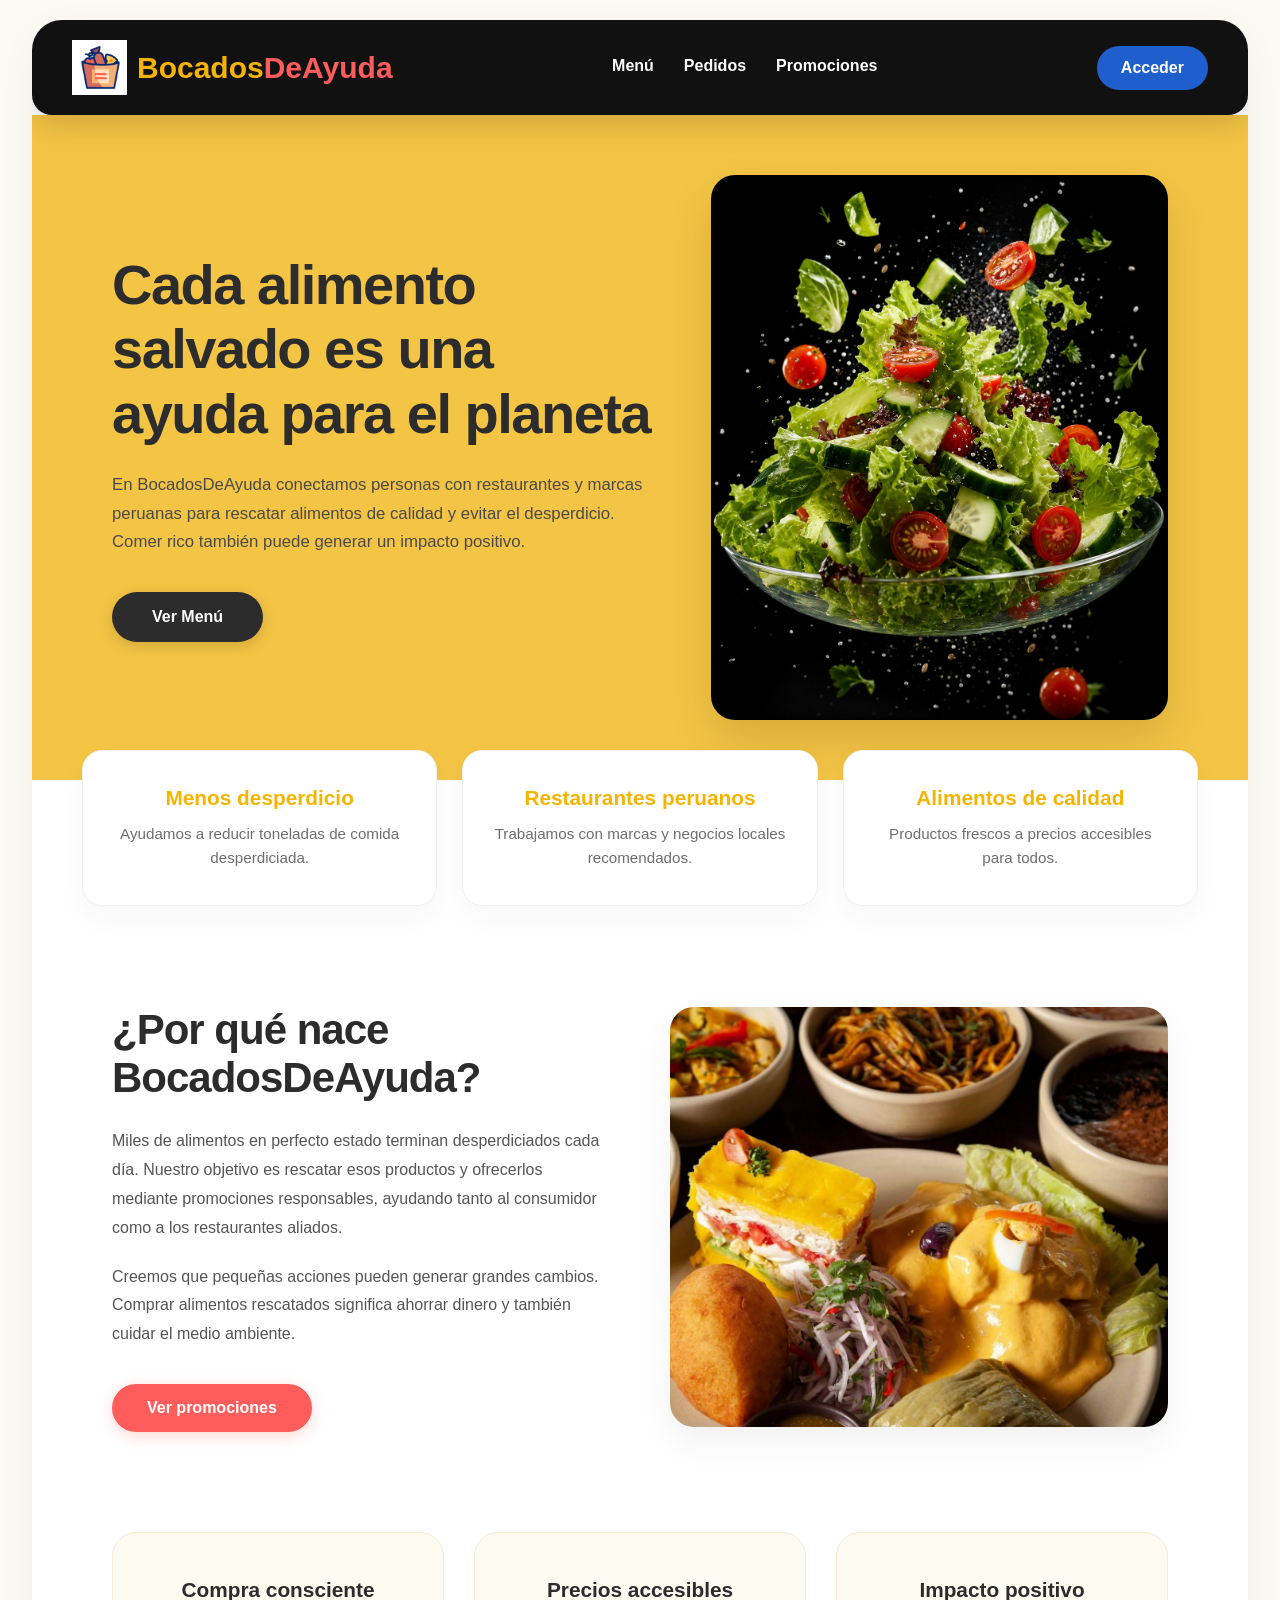
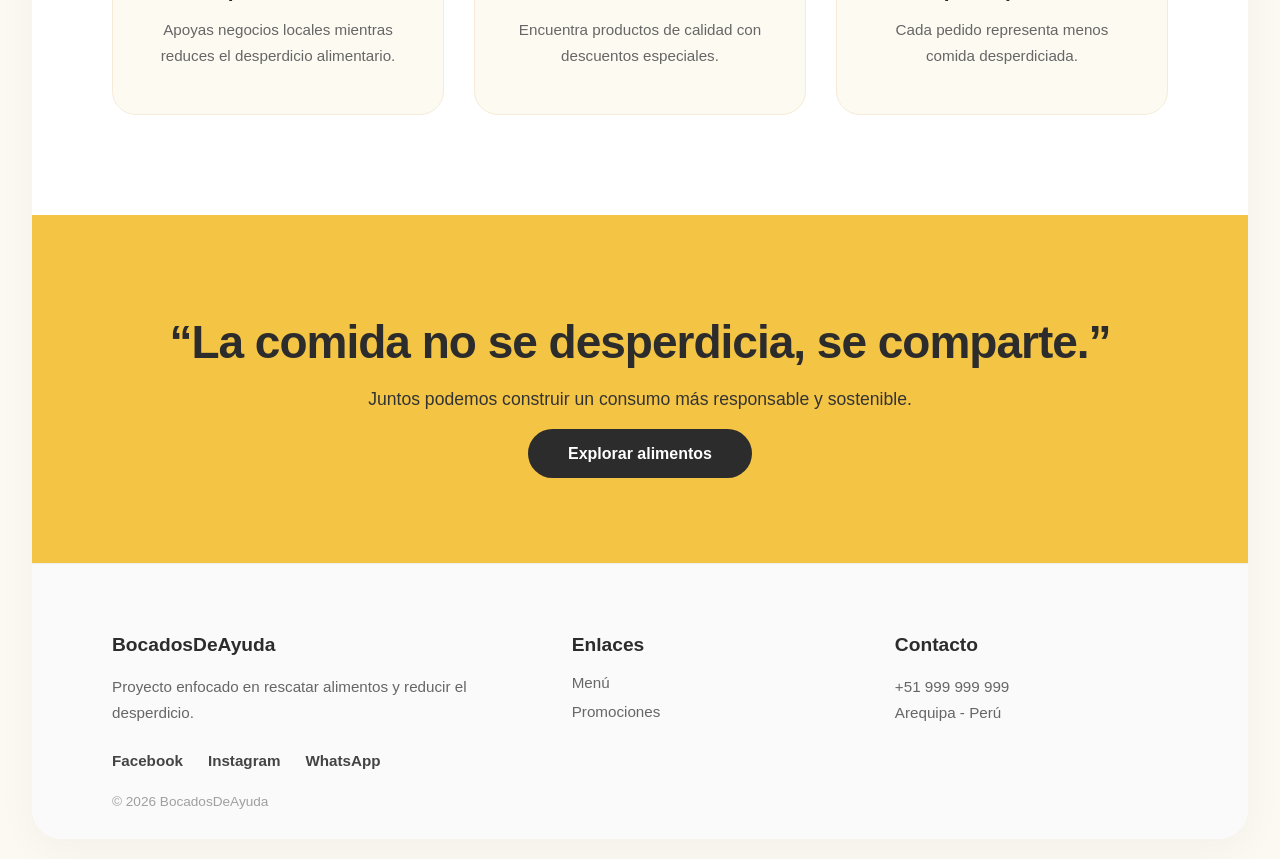
==== commit 70d978cb: "versionFinalV1.1" ====
--- a/index.html
+++ b/index.html
@@ -42,7 +42,7 @@
             </div>
             <nav class="menu_navegacion">
                 <a href="menu.html">Menú</a>
-                <a href="pedidos.html">tus pedidos</a>
+                <a href="pedidos.html">Pedidos</a>
                 <a href="promociones.html">Promociones</a>
             </nav>
         </header>
@@ -205,7 +205,7 @@
 
     
 
-    <script type="module" src="assets/js/site.js?v=6"></script>
+    <script type="module" src="assets/js/site.js?v=8"></script>
 </body>
 
 </html>
--- a/assets/css/auth.css
+++ b/assets/css/auth.css
@@ -119,7 +119,7 @@
     position: absolute;
     top: calc(100% + 12px);
     right: 0;
-    width: 190px;
+    width: 250px;
     border-radius: 18px;
     background: #fff;
     padding: 12px;
@@ -150,6 +150,114 @@
     font-weight: 700;
 }
 
+.site-auth .menu_icono {
+    width: 20px;
+    display: inline-grid;
+    place-items: center;
+    font-size: 20px;
+    color: #222;
+}
+
+.site-auth .btn_menu_perfil {
+    border: 0;
+    background: transparent;
+    color: #222;
+    cursor: pointer;
+    font: inherit;
+    font-weight: 700;
+    text-align: left;
+    padding: 0;
+}
+
+.modal_direccion_contenido {
+    display: grid;
+    gap: 16px;
+}
+
+.modal_direccion {
+    position: fixed;
+    inset: 0;
+    z-index: 100000;
+    display: flex;
+    align-items: center;
+    justify-content: center;
+    background: rgba(0, 0, 0, .42);
+    backdrop-filter: blur(8px);
+    opacity: 0;
+    visibility: hidden;
+    transition: .25s ease;
+}
+
+.modal_direccion.mostrar {
+    opacity: 1;
+    visibility: visible;
+}
+
+.modal_direccion .modal_contenido {
+    width: min(92vw, 520px);
+    background: #fff;
+    padding: 30px;
+    border-radius: 24px;
+    box-shadow: 0 20px 60px rgba(0, 0, 0, .22);
+}
+
+.modal_direccion .cerrar_modal {
+    justify-self: end;
+    border: none;
+    background: #ff5c5c;
+    color: #fff;
+    width: 38px;
+    height: 38px;
+    border-radius: 12px;
+    font-size: 24px;
+    cursor: pointer;
+}
+
+.modal_direccion_contenido p {
+    color: #666;
+    line-height: 1.5;
+}
+
+.modal_direccion_contenido form {
+    display: grid;
+    gap: 14px;
+}
+
+.campo_direccion {
+    display: grid;
+    gap: 8px;
+}
+
+.campo_direccion span {
+    color: #333;
+    font-weight: 800;
+}
+
+.campo_direccion input {
+    width: 100%;
+    min-height: 50px;
+    border: 1px solid #ddd;
+    border-radius: 14px;
+    padding: 13px 14px;
+    font: inherit;
+}
+
+.modal_direccion_contenido form button {
+    border: 0;
+    background: #1f5fcd;
+    color: #fff;
+    min-height: 48px;
+    border-radius: 14px;
+    cursor: pointer;
+    font-weight: 800;
+}
+
+.modal_direccion_contenido small {
+    min-height: 18px;
+    color: #155724;
+    font-weight: 700;
+}
+
 .btn_guardar_admin {
     border: none;
     background: #7ccf39;
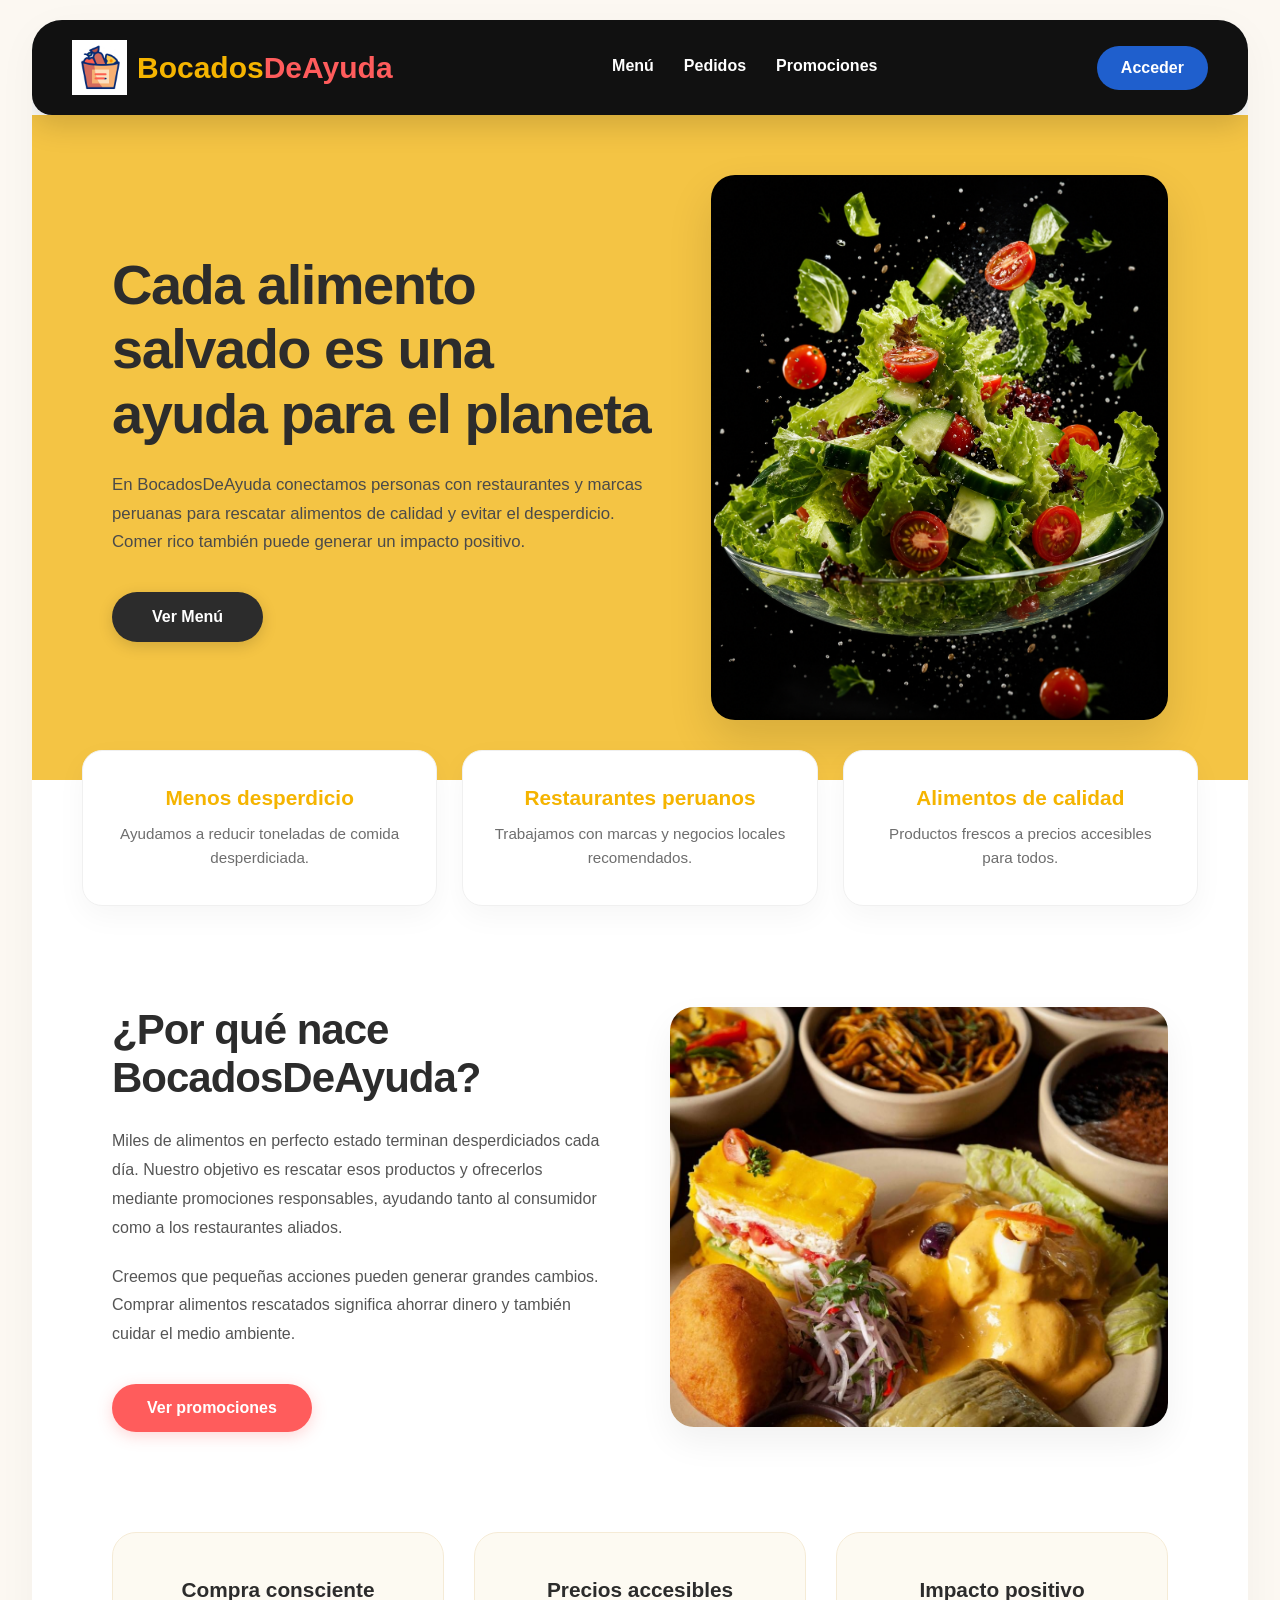
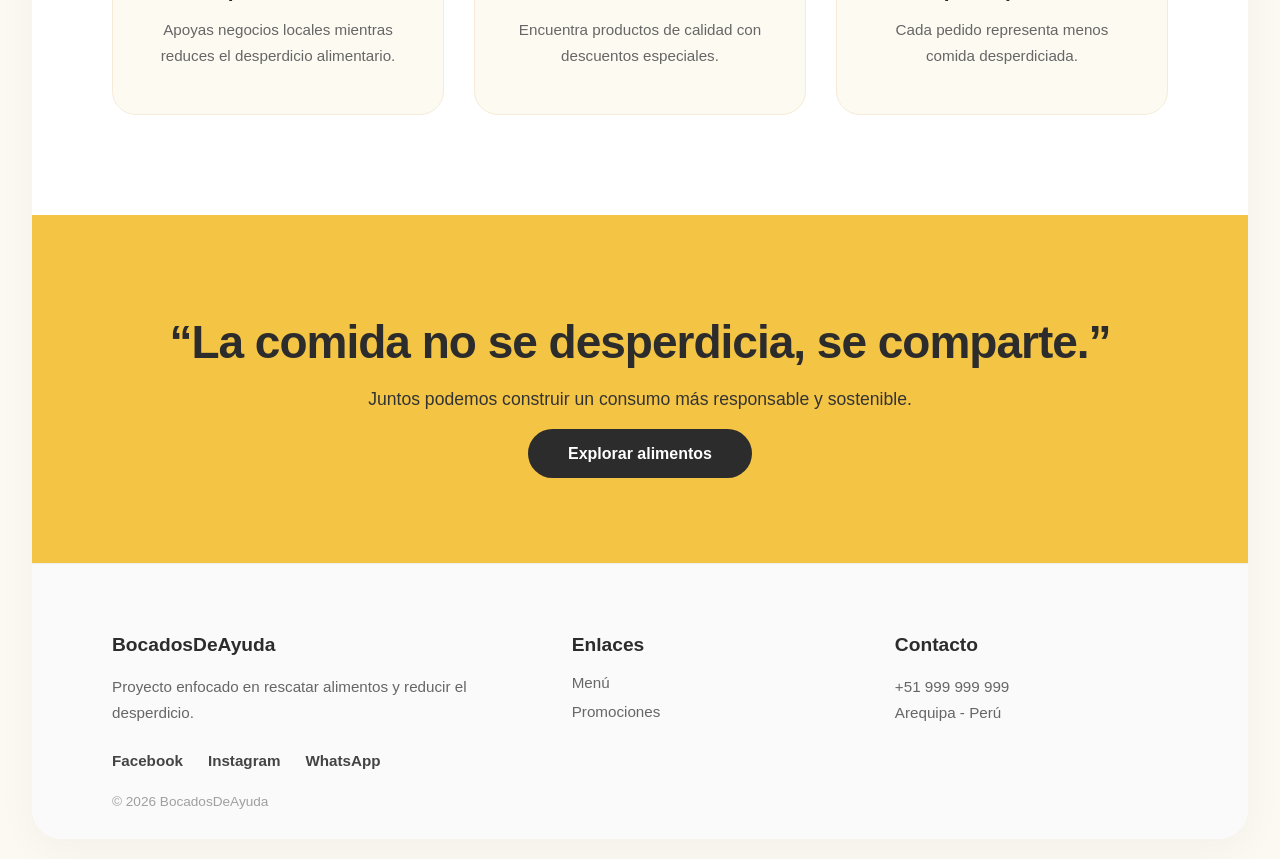
==== commit 7fd267e1: "nada" ====
--- a/index.html
+++ b/index.html
@@ -1,6 +1,4 @@
-﻿
-
-<!DOCTYPE html>
+﻿<!DOCTYPE html>
 <html lang="es">
 
 <head>
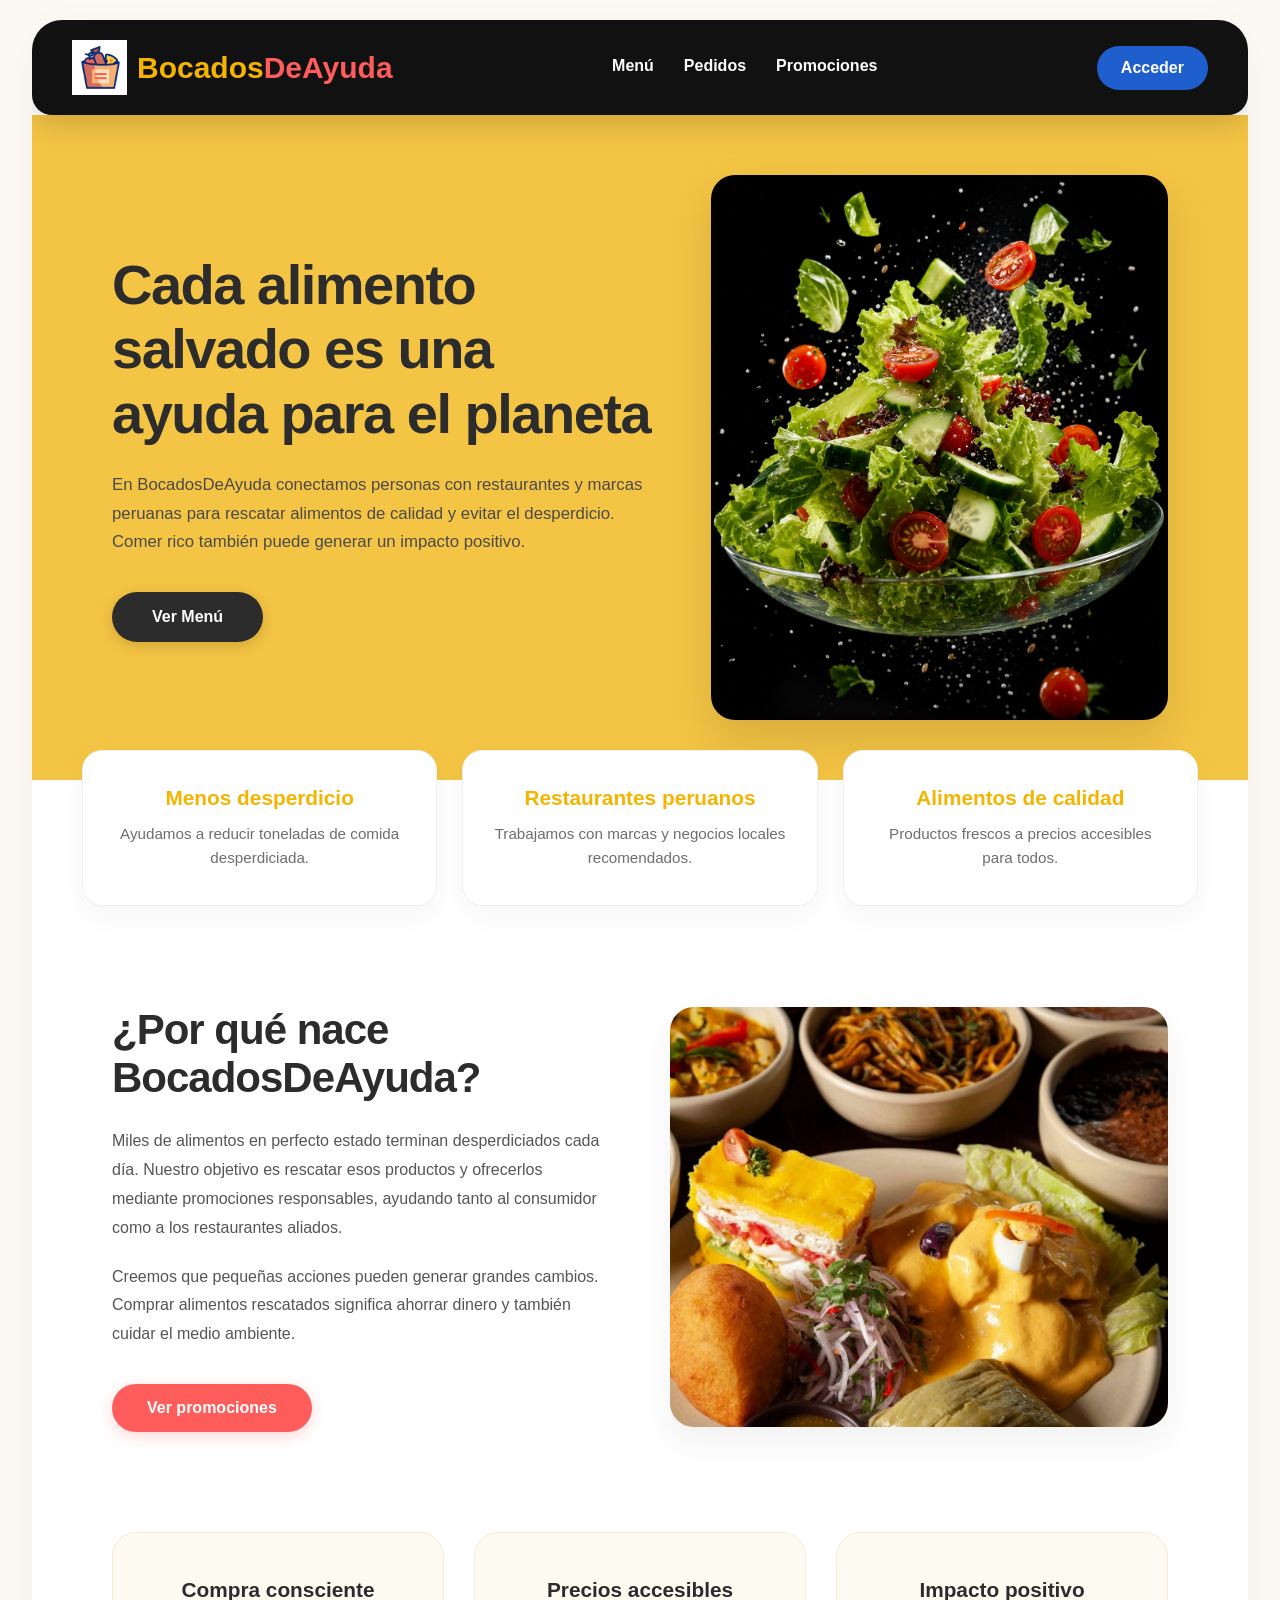
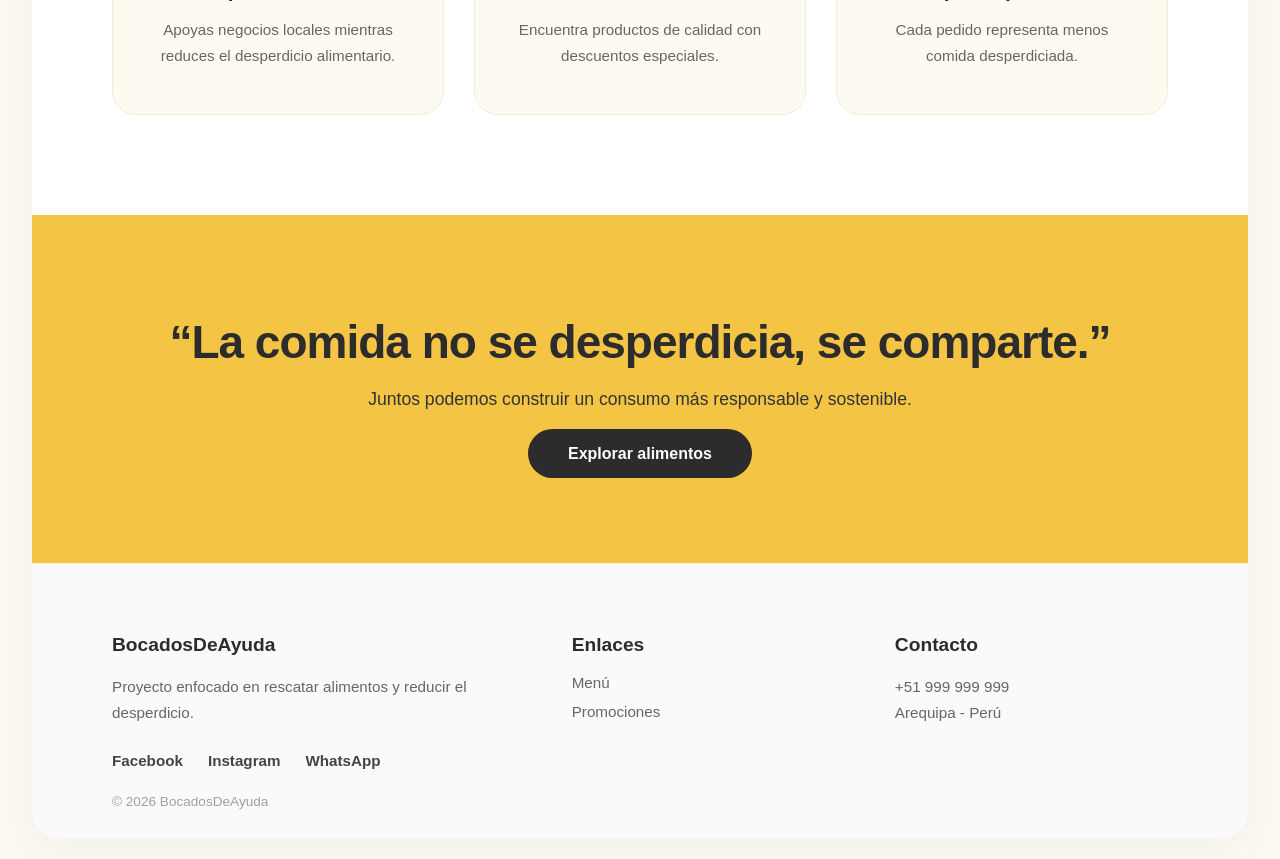
==== commit c9a98072: "arreglo en los formularios V1.2" ====
--- a/index.html
+++ b/index.html
@@ -1,4 +1,6 @@
-﻿<!DOCTYPE html>
+
+
+<!DOCTYPE html>
 <html lang="es">
 
 <head>
@@ -203,7 +205,7 @@
 
     
 
-    <script type="module" src="assets/js/site.js?v=8"></script>
+    <script type="module" src="assets/js/site.js?v=11"></script>
 </body>
 
 </html>
--- a/assets/css/auth.css
+++ b/assets/css/auth.css
@@ -258,6 +258,18 @@
     font-weight: 700;
 }
 
+.modal_direccion_contenido .campo_error {
+    color: #c62828;
+    font-size: .78rem;
+    line-height: 1.35;
+}
+
+.modal_direccion_contenido .campo_invalido {
+    border-color: #c62828 !important;
+    background: #fff5f5 !important;
+    box-shadow: 0 0 0 3px rgba(198, 40, 40, .12) !important;
+}
+
 .btn_guardar_admin {
     border: none;
     background: #7ccf39;
